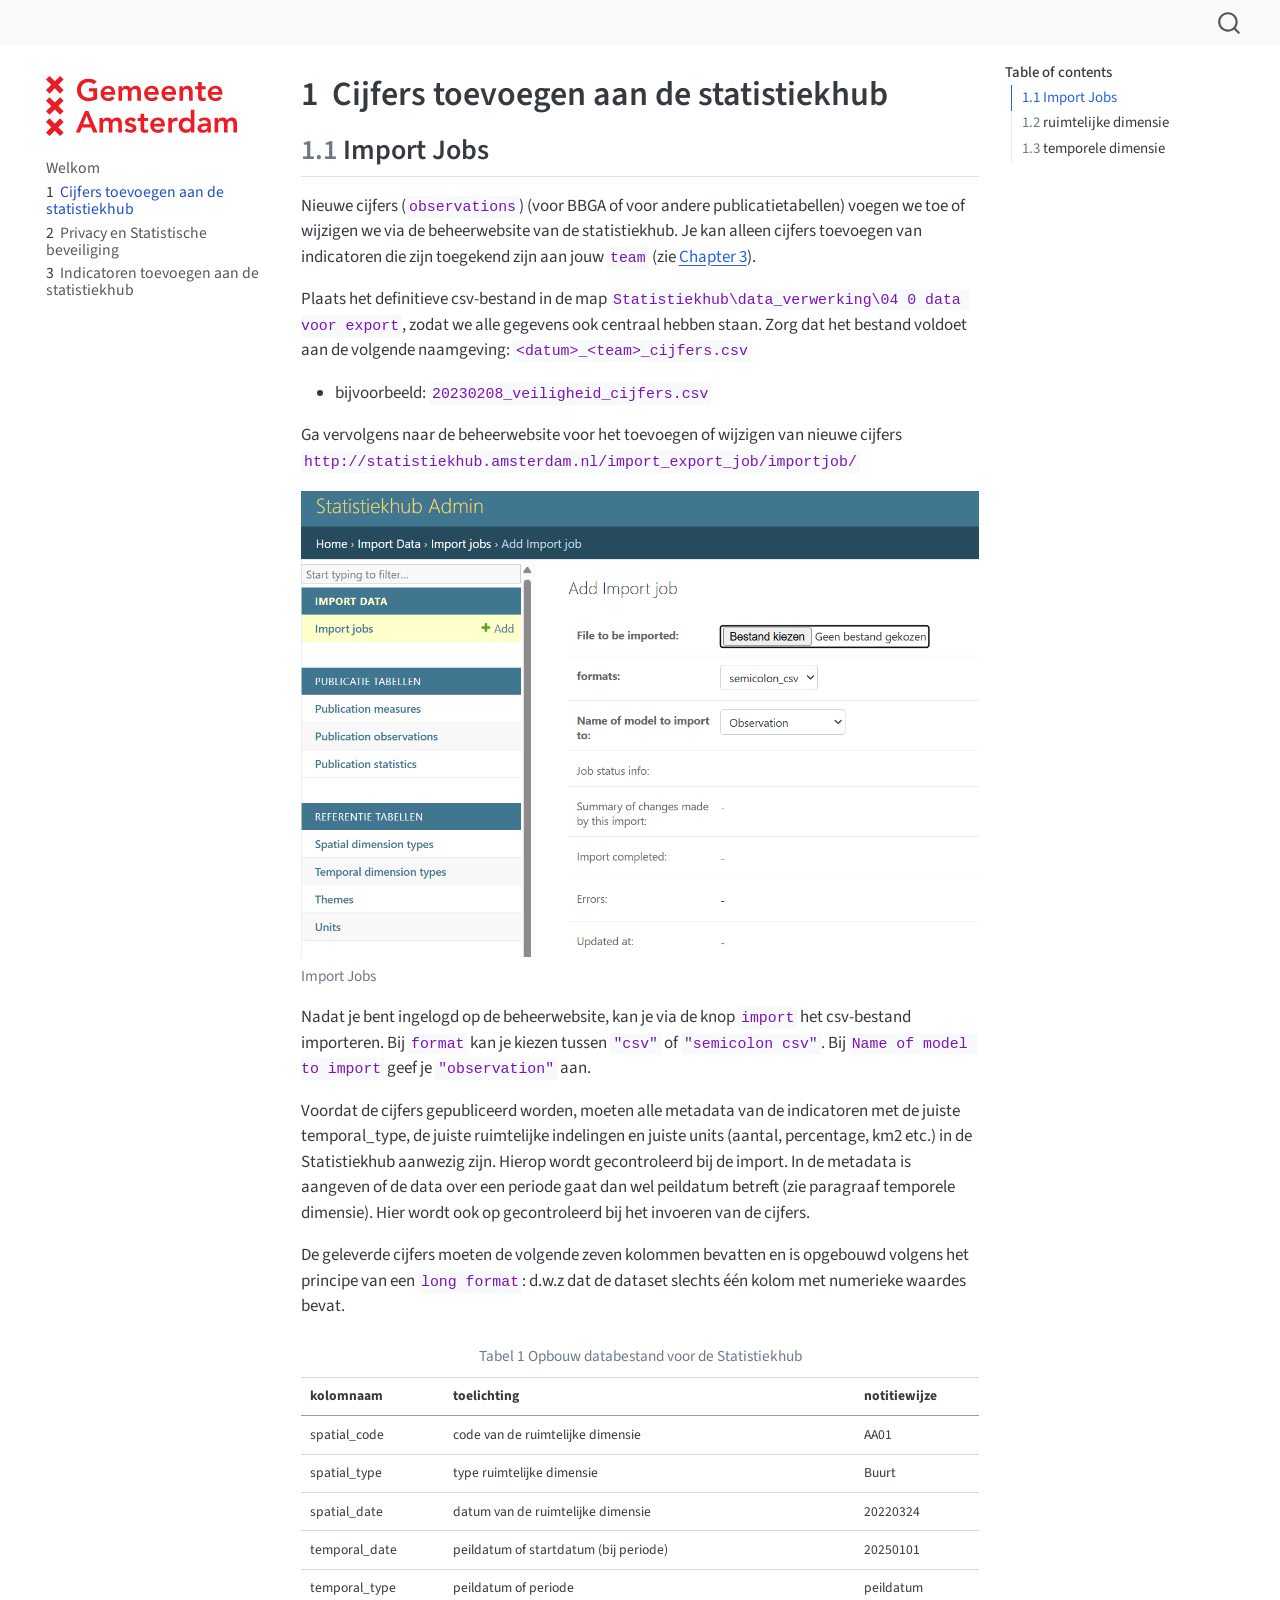
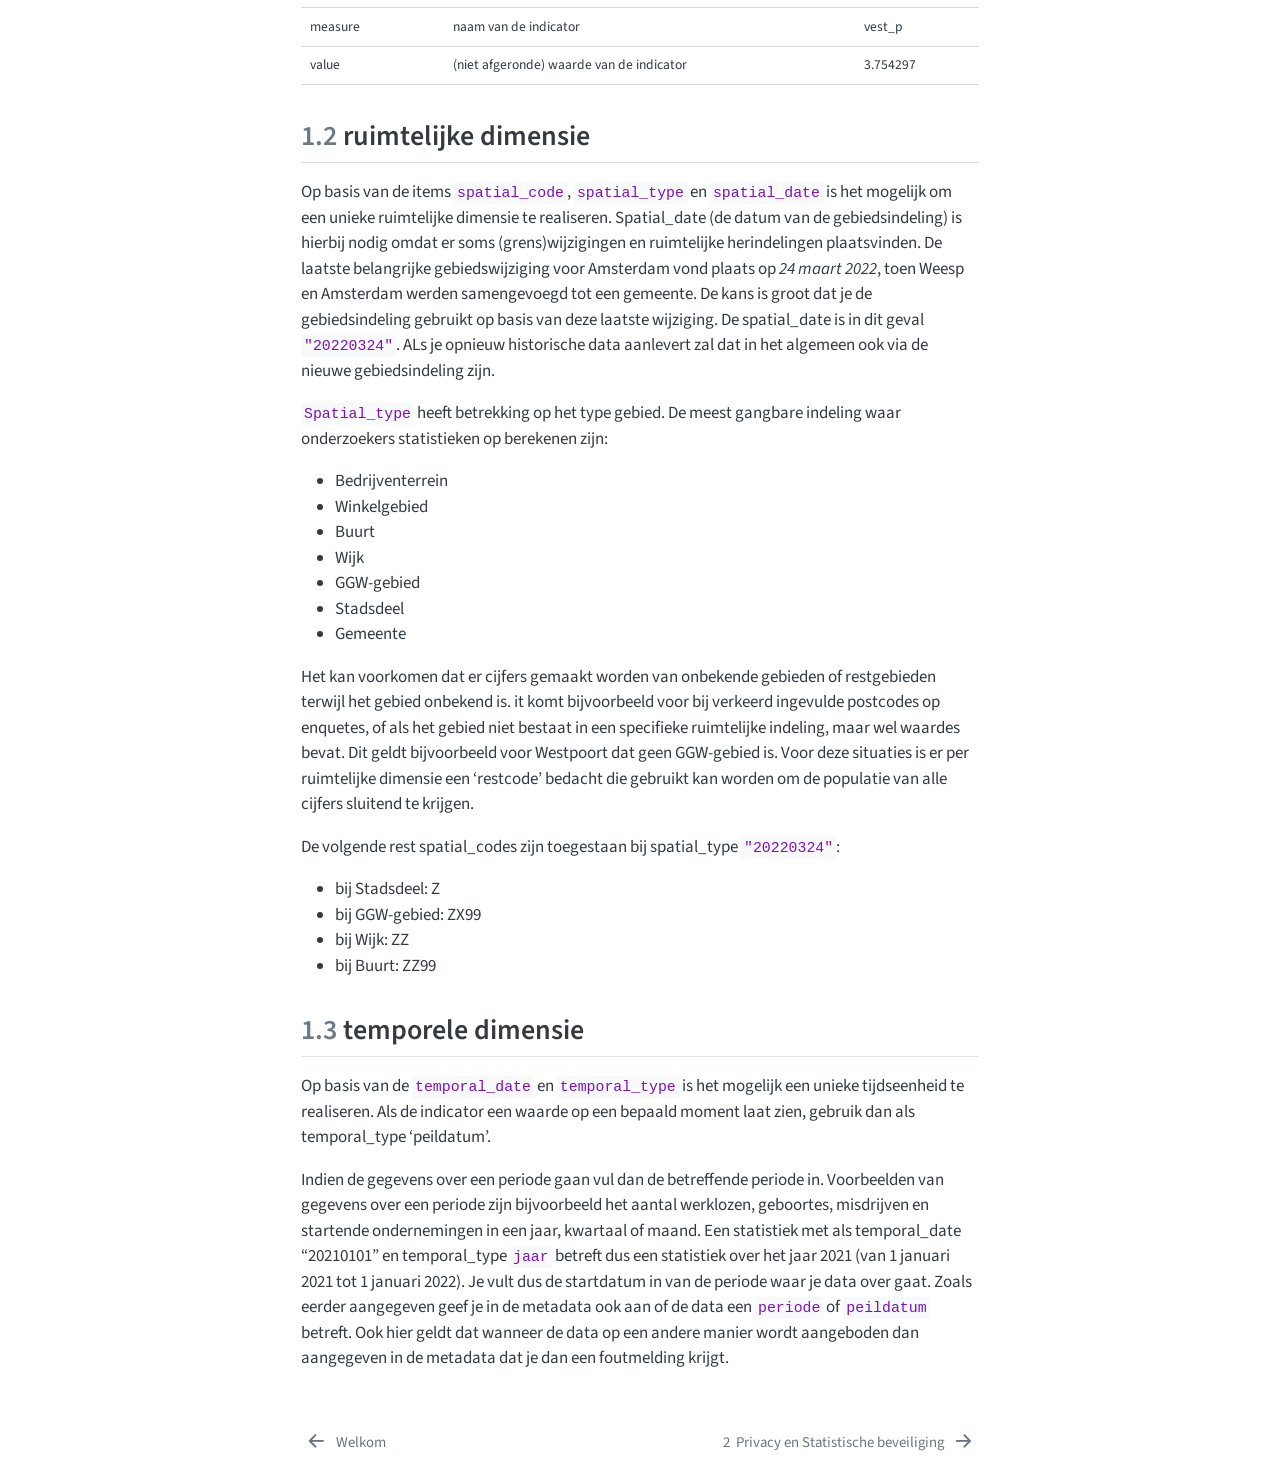
==== _book/cijfers.html @ b96a72ad "andere naamgeving repo book" ====
<!DOCTYPE html>
<html xmlns="http://www.w3.org/1999/xhtml" lang="en" xml:lang="en" xmlns:mso="urn:schemas-microsoft-com:office:office" xmlns:msdt="uuid:C2F41010-65B3-11d1-A29F-00AA00C14882"><head>

<meta charset="utf-8">
<meta name="generator" content="quarto-1.6.40">

<meta name="viewport" content="width=device-width, initial-scale=1.0, user-scalable=yes">


<title>1&nbsp; Cijfers toevoegen aan de statistiekhub – Handleiding Statistiekhub</title>
<style>
code{white-space: pre-wrap;}
span.smallcaps{font-variant: small-caps;}
div.columns{display: flex; gap: min(4vw, 1.5em);}
div.column{flex: auto; overflow-x: auto;}
div.hanging-indent{margin-left: 1.5em; text-indent: -1.5em;}
ul.task-list{list-style: none;}
ul.task-list li input[type="checkbox"] {
  width: 0.8em;
  margin: 0 0.8em 0.2em -1em; /* quarto-specific, see https://github.com/quarto-dev/quarto-cli/issues/4556 */ 
  vertical-align: middle;
}
</style>


<script src="site_libs/quarto-nav/quarto-nav.js"></script>
<script src="site_libs/quarto-nav/headroom.min.js"></script>
<script src="site_libs/clipboard/clipboard.min.js"></script>
<script src="site_libs/quarto-search/autocomplete.umd.js"></script>
<script src="site_libs/quarto-search/fuse.min.js"></script>
<script src="site_libs/quarto-search/quarto-search.js"></script>
<meta name="quarto:offset" content="./">
<link href="privacy.html" rel="next">
<link href="index.html" rel="prev">
<link href="images/basis_variant_4_rgb.png" rel="icon" type="image/png">
<script src="site_libs/quarto-html/quarto.js"></script>
<script src="site_libs/quarto-html/popper.min.js"></script>
<script src="site_libs/quarto-html/tippy.umd.min.js"></script>
<script src="site_libs/quarto-html/anchor.min.js"></script>
<link href="site_libs/quarto-html/tippy.css" rel="stylesheet">
<link href="site_libs/quarto-html/quarto-syntax-highlighting-549806ee2085284f45b00abea8c6df48.css" rel="stylesheet" id="quarto-text-highlighting-styles">
<script src="site_libs/bootstrap/bootstrap.min.js"></script>
<link href="site_libs/bootstrap/bootstrap-icons.css" rel="stylesheet">
<link href="site_libs/bootstrap/bootstrap-8da5b4427184b79ecddefad3d342027e.min.css" rel="stylesheet" append-hash="true" id="quarto-bootstrap" data-mode="light">
<script id="quarto-search-options" type="application/json">{
  "location": "navbar",
  "copy-button": false,
  "collapse-after": 3,
  "panel-placement": "end",
  "type": "overlay",
  "limit": 50,
  "keyboard-shortcut": [
    "f",
    "/",
    "s"
  ],
  "show-item-context": false,
  "language": {
    "search-no-results-text": "No results",
    "search-matching-documents-text": "matching documents",
    "search-copy-link-title": "Copy link to search",
    "search-hide-matches-text": "Hide additional matches",
    "search-more-match-text": "more match in this document",
    "search-more-matches-text": "more matches in this document",
    "search-clear-button-title": "Clear",
    "search-text-placeholder": "",
    "search-detached-cancel-button-title": "Cancel",
    "search-submit-button-title": "Submit",
    "search-label": "Search"
  }
}</script>



<!--[if gte mso 9]><xml>
<mso:CustomDocumentProperties>
<mso:_dlc_DocId msdt:dt="string">U2C65YR22MK2-1659662025-220460</mso:_dlc_DocId>
<mso:_dlc_DocIdItemGuid msdt:dt="string">51b422d9-b7ce-4988-8a48-d4cacd050e79</mso:_dlc_DocIdItemGuid>
<mso:_dlc_DocIdUrl msdt:dt="string">https://hoofdstad.sharepoint.com/sites/SW-DII-DATA-DAFDOES/_layouts/15/DocIdRedir.aspx?ID=U2C65YR22MK2-1659662025-220460, U2C65YR22MK2-1659662025-220460</mso:_dlc_DocIdUrl>
</mso:CustomDocumentProperties>
</xml><![endif]-->
</head>

<body class="nav-sidebar floating nav-fixed">

<div id="quarto-search-results"></div>
  <header id="quarto-header" class="headroom fixed-top">
    <nav class="navbar navbar-expand-lg " data-bs-theme="dark">
      <div class="navbar-container container-fluid">
        <div class="quarto-navbar-tools tools-end">
</div>
          <div id="quarto-search" class="" title="Search"></div>
      </div> <!-- /container-fluid -->
    </nav>
  <nav class="quarto-secondary-nav">
    <div class="container-fluid d-flex">
      <button type="button" class="quarto-btn-toggle btn" data-bs-toggle="collapse" role="button" data-bs-target=".quarto-sidebar-collapse-item" aria-controls="quarto-sidebar" aria-expanded="false" aria-label="Toggle sidebar navigation" onclick="if (window.quartoToggleHeadroom) { window.quartoToggleHeadroom(); }">
        <i class="bi bi-layout-text-sidebar-reverse"></i>
      </button>
        <nav class="quarto-page-breadcrumbs" aria-label="breadcrumb"><ol class="breadcrumb"><li class="breadcrumb-item"><a href="cijfers.html"><span class="chapter-number">1</span>&nbsp; <span class="chapter-title">Cijfers toevoegen aan de statistiekhub</span></a></li></ol></nav>
        <a class="flex-grow-1" role="navigation" data-bs-toggle="collapse" data-bs-target=".quarto-sidebar-collapse-item" aria-controls="quarto-sidebar" aria-expanded="false" aria-label="Toggle sidebar navigation" onclick="if (window.quartoToggleHeadroom) { window.quartoToggleHeadroom(); }">      
        </a>
    </div>
  </nav>
</header>
<!-- content -->
<div id="quarto-content" class="quarto-container page-columns page-rows-contents page-layout-article page-navbar">
<!-- sidebar -->
  <nav id="quarto-sidebar" class="sidebar collapse collapse-horizontal quarto-sidebar-collapse-item sidebar-navigation floating overflow-auto">
    <div class="pt-lg-2 mt-2 text-left sidebar-header sidebar-header-stacked">
      <a href="index.html" class="sidebar-logo-link">
      <img src="images/logo-gemeente-amsterdam-large.svg" alt="" class="sidebar-logo py-0 d-lg-inline d-none">
      </a>
      </div>
    <div class="sidebar-menu-container"> 
    <ul class="list-unstyled mt-1">
        <li class="sidebar-item">
  <div class="sidebar-item-container"> 
  <a href="index.html" class="sidebar-item-text sidebar-link">
 <span class="menu-text">Welkom</span></a>
  </div>
</li>
        <li class="sidebar-item">
  <div class="sidebar-item-container"> 
  <a href="cijfers.html" class="sidebar-item-text sidebar-link active">
 <span class="menu-text"><span class="chapter-number">1</span>&nbsp; <span class="chapter-title">Cijfers toevoegen aan de statistiekhub</span></span></a>
  </div>
</li>
        <li class="sidebar-item">
  <div class="sidebar-item-container"> 
  <a href="privacy.html" class="sidebar-item-text sidebar-link">
 <span class="menu-text"><span class="chapter-number">2</span>&nbsp; <span class="chapter-title">Privacy en Statistische beveiliging</span></span></a>
  </div>
</li>
        <li class="sidebar-item">
  <div class="sidebar-item-container"> 
  <a href="indicatoren.html" class="sidebar-item-text sidebar-link">
 <span class="menu-text"><span class="chapter-number">3</span>&nbsp; <span class="chapter-title">Indicatoren toevoegen aan de statistiekhub</span></span></a>
  </div>
</li>
    </ul>
    </div>
</nav>
<div id="quarto-sidebar-glass" class="quarto-sidebar-collapse-item" data-bs-toggle="collapse" data-bs-target=".quarto-sidebar-collapse-item"></div>
<!-- margin-sidebar -->
    <div id="quarto-margin-sidebar" class="sidebar margin-sidebar">
        <nav id="TOC" role="doc-toc" class="toc-active">
    <h2 id="toc-title">Table of contents</h2>
   
  <ul>
  <li><a href="#import-jobs" id="toc-import-jobs" class="nav-link active" data-scroll-target="#import-jobs"><span class="header-section-number">1.1</span> Import Jobs</a></li>
  <li><a href="#ruimtelijke-dimensie" id="toc-ruimtelijke-dimensie" class="nav-link" data-scroll-target="#ruimtelijke-dimensie"><span class="header-section-number">1.2</span> ruimtelijke dimensie</a></li>
  <li><a href="#temporele-dimensie" id="toc-temporele-dimensie" class="nav-link" data-scroll-target="#temporele-dimensie"><span class="header-section-number">1.3</span> temporele dimensie</a></li>
  </ul>
</nav>
    </div>
<!-- main -->
<main class="content" id="quarto-document-content">

<header id="title-block-header" class="quarto-title-block default">
<div class="quarto-title">
<h1 class="title"><span id="sec-cijfers" class="quarto-section-identifier"><span class="chapter-number">1</span>&nbsp; <span class="chapter-title">Cijfers toevoegen aan de statistiekhub</span></span></h1>
</div>



<div class="quarto-title-meta">

    
  
    
  </div>
  


</header>


<section id="import-jobs" class="level2" data-number="1.1">
<h2 data-number="1.1" class="anchored" data-anchor-id="import-jobs"><span class="header-section-number">1.1</span> Import Jobs</h2>
<p>Nieuwe cijfers (<code>observations</code>) (voor BBGA of voor andere publicatietabellen) voegen we toe of wijzigen we via de beheerwebsite van de statistiekhub. Je kan alleen cijfers toevoegen van indicatoren die zijn toegekend zijn aan jouw <code>team</code> (zie <a href="indicatoren.html" class="quarto-xref"><span>Chapter 3</span></a>).</p>
<p>Plaats het definitieve csv-bestand in de map <code>Statistiekhub\data_verwerking\04 0 data voor export</code>, zodat we alle gegevens ook centraal hebben staan. Zorg dat het bestand voldoet aan de volgende naamgeving: <code>&lt;datum&gt;_&lt;team&gt;_cijfers.csv</code></p>
<ul>
<li>bijvoorbeeld: <code>20230208_veiligheid_cijfers.csv</code></li>
</ul>
<p>Ga vervolgens naar de beheerwebsite voor het toevoegen of wijzigen van nieuwe cijfers<br>
<code>http://statistiekhub.amsterdam.nl/import_export_job/importjob/</code></p>
<div class="quarto-figure quarto-figure-center">
<figure class="figure">
<p><img src="images/hub_import.png" class="img-fluid figure-img"></p>
<figcaption>Import Jobs</figcaption>
</figure>
</div>
<p>Nadat je bent ingelogd op de beheerwebsite, kan je via de knop <code>import</code> het csv-bestand importeren. Bij <code>format</code> kan je kiezen tussen <code>"csv"</code> of <code>"semicolon csv"</code>. Bij <code>Name of model to import</code> geef je <code>"observation"</code> aan.</p>
<p>Voordat de cijfers gepubliceerd worden, moeten alle metadata van de indicatoren met de juiste temporal_type, de juiste ruimtelijke indelingen en juiste units (aantal, percentage, km2 etc.) in de Statistiekhub aanwezig zijn. Hierop wordt gecontroleerd bij de import. In de metadata is aangeven of de data over een periode gaat dan wel peildatum betreft (zie paragraaf temporele dimensie). Hier wordt ook op gecontroleerd bij het invoeren van de cijfers.</p>
<p>De geleverde cijfers moeten de volgende zeven kolommen bevatten en is opgebouwd volgens het principe van een <code>long format</code>: d.w.z dat de dataset slechts één kolom met numerieke waardes bevat.</p>
<div style="font-size: 0.8em;">
<table class="caption-top table">
<caption>Tabel 1 Opbouw databestand voor de Statistiekhub</caption>
<colgroup>
<col style="width: 21%">
<col style="width: 60%">
<col style="width: 18%">
</colgroup>
<thead>
<tr class="header">
<th>kolomnaam</th>
<th>toelichting</th>
<th>notitiewijze</th>
</tr>
</thead>
<tbody>
<tr class="odd">
<td>spatial_code</td>
<td>code van de ruimtelijke dimensie</td>
<td>AA01</td>
</tr>
<tr class="even">
<td>spatial_type</td>
<td>type ruimtelijke dimensie</td>
<td>Buurt</td>
</tr>
<tr class="odd">
<td>spatial_date</td>
<td>datum van de ruimtelijke dimensie</td>
<td>20220324</td>
</tr>
<tr class="even">
<td>temporal_date</td>
<td>peildatum of startdatum (bij periode)</td>
<td>20250101</td>
</tr>
<tr class="odd">
<td>temporal_type</td>
<td>peildatum of periode</td>
<td>peildatum</td>
</tr>
<tr class="even">
<td>measure</td>
<td>naam van de indicator</td>
<td>vest_p</td>
</tr>
<tr class="odd">
<td>value</td>
<td>(niet afgeronde) waarde van de indicator</td>
<td>3.754297</td>
</tr>
</tbody>
</table>
</div>
</section>
<section id="ruimtelijke-dimensie" class="level2" data-number="1.2">
<h2 data-number="1.2" class="anchored" data-anchor-id="ruimtelijke-dimensie"><span class="header-section-number">1.2</span> ruimtelijke dimensie</h2>
<p>Op basis van de items <code>spatial_code</code>, <code>spatial_type</code> en <code>spatial_date</code> is het mogelijk om een unieke ruimtelijke dimensie te realiseren. Spatial_date (de datum van de gebiedsindeling) is hierbij nodig omdat er soms (grens)wijzigingen en ruimtelijke herindelingen plaatsvinden. De laatste belangrijke gebiedswijziging voor Amsterdam vond plaats op <em>24 maart 2022</em>, toen Weesp en Amsterdam werden samengevoegd tot een gemeente. De kans is groot dat je de gebiedsindeling gebruikt op basis van deze laatste wijziging. De spatial_date is in dit geval <code>"20220324"</code>. ALs je opnieuw historische data aanlevert zal dat in het algemeen ook via de nieuwe gebiedsindeling zijn.</p>
<p><code>Spatial_type</code> heeft betrekking op het type gebied. De meest gangbare indeling waar onderzoekers statistieken op berekenen zijn:</p>
<ul>
<li>Bedrijventerrein<br>
</li>
<li>Winkelgebied<br>
</li>
<li>Buurt<br>
</li>
<li>Wijk<br>
</li>
<li>GGW-gebied<br>
</li>
<li>Stadsdeel<br>
</li>
<li>Gemeente</li>
</ul>
<p>Het kan voorkomen dat er cijfers gemaakt worden van onbekende gebieden of restgebieden terwijl het gebied onbekend is. it komt bijvoorbeeld voor bij verkeerd ingevulde postcodes op enquetes, of als het gebied niet bestaat in een specifieke ruimtelijke indeling, maar wel waardes bevat. Dit geldt bijvoorbeeld voor Westpoort dat geen GGW-gebied is. Voor deze situaties is er per ruimtelijke dimensie een ‘restcode’ bedacht die gebruikt kan worden om de populatie van alle cijfers sluitend te krijgen.</p>
<p>De volgende rest spatial_codes zijn toegestaan bij spatial_type <code>"20220324"</code>:</p>
<ul>
<li>bij Stadsdeel: Z<br>
</li>
<li>bij GGW-gebied: ZX99<br>
</li>
<li>bij Wijk: ZZ<br>
</li>
<li>bij Buurt: ZZ99</li>
</ul>
</section>
<section id="temporele-dimensie" class="level2" data-number="1.3">
<h2 data-number="1.3" class="anchored" data-anchor-id="temporele-dimensie"><span class="header-section-number">1.3</span> temporele dimensie</h2>
<p>Op basis van de <code>temporal_date</code> en <code>temporal_type</code> is het mogelijk een unieke tijdseenheid te realiseren. Als de indicator een waarde op een bepaald moment laat zien, gebruik dan als temporal_type ‘peildatum’.</p>
<p>Indien de gegevens over een periode gaan vul dan de betreffende periode in. Voorbeelden van gegevens over een periode zijn bijvoorbeeld het aantal werklozen, geboortes, misdrijven en startende ondernemingen in een jaar, kwartaal of maand. Een statistiek met als temporal_date “20210101” en temporal_type <code>jaar</code> betreft dus een statistiek over het jaar 2021 (van 1 januari 2021 tot 1 januari 2022). Je vult dus de startdatum in van de periode waar je data over gaat. Zoals eerder aangegeven geef je in de metadata ook aan of de data een <code>periode</code> of <code>peildatum</code> betreft. Ook hier geldt dat wanneer de data op een andere manier wordt aangeboden dan aangegeven in de metadata dat je dan een foutmelding krijgt.</p>


</section>

</main> <!-- /main -->
<script id="quarto-html-after-body" type="application/javascript">
window.document.addEventListener("DOMContentLoaded", function (event) {
  const toggleBodyColorMode = (bsSheetEl) => {
    const mode = bsSheetEl.getAttribute("data-mode");
    const bodyEl = window.document.querySelector("body");
    if (mode === "dark") {
      bodyEl.classList.add("quarto-dark");
      bodyEl.classList.remove("quarto-light");
    } else {
      bodyEl.classList.add("quarto-light");
      bodyEl.classList.remove("quarto-dark");
    }
  }
  const toggleBodyColorPrimary = () => {
    const bsSheetEl = window.document.querySelector("link#quarto-bootstrap");
    if (bsSheetEl) {
      toggleBodyColorMode(bsSheetEl);
    }
  }
  toggleBodyColorPrimary();  
  const icon = "";
  const anchorJS = new window.AnchorJS();
  anchorJS.options = {
    placement: 'right',
    icon: icon
  };
  anchorJS.add('.anchored');
  const isCodeAnnotation = (el) => {
    for (const clz of el.classList) {
      if (clz.startsWith('code-annotation-')) {                     
        return true;
      }
    }
    return false;
  }
  const onCopySuccess = function(e) {
    // button target
    const button = e.trigger;
    // don't keep focus
    button.blur();
    // flash "checked"
    button.classList.add('code-copy-button-checked');
    var currentTitle = button.getAttribute("title");
    button.setAttribute("title", "Copied!");
    let tooltip;
    if (window.bootstrap) {
      button.setAttribute("data-bs-toggle", "tooltip");
      button.setAttribute("data-bs-placement", "left");
      button.setAttribute("data-bs-title", "Copied!");
      tooltip = new bootstrap.Tooltip(button, 
        { trigger: "manual", 
          customClass: "code-copy-button-tooltip",
          offset: [0, -8]});
      tooltip.show();    
    }
    setTimeout(function() {
      if (tooltip) {
        tooltip.hide();
        button.removeAttribute("data-bs-title");
        button.removeAttribute("data-bs-toggle");
        button.removeAttribute("data-bs-placement");
      }
      button.setAttribute("title", currentTitle);
      button.classList.remove('code-copy-button-checked');
    }, 1000);
    // clear code selection
    e.clearSelection();
  }
  const getTextToCopy = function(trigger) {
      const codeEl = trigger.previousElementSibling.cloneNode(true);
      for (const childEl of codeEl.children) {
        if (isCodeAnnotation(childEl)) {
          childEl.remove();
        }
      }
      return codeEl.innerText;
  }
  const clipboard = new window.ClipboardJS('.code-copy-button:not([data-in-quarto-modal])', {
    text: getTextToCopy
  });
  clipboard.on('success', onCopySuccess);
  if (window.document.getElementById('quarto-embedded-source-code-modal')) {
    const clipboardModal = new window.ClipboardJS('.code-copy-button[data-in-quarto-modal]', {
      text: getTextToCopy,
      container: window.document.getElementById('quarto-embedded-source-code-modal')
    });
    clipboardModal.on('success', onCopySuccess);
  }
    var localhostRegex = new RegExp(/^(?:http|https):\/\/localhost\:?[0-9]*\//);
    var mailtoRegex = new RegExp(/^mailto:/);
      var filterRegex = new RegExp("https:\/\/statistiekhub\.amsterdam\.nl\/");
    var isInternal = (href) => {
        return filterRegex.test(href) || localhostRegex.test(href) || mailtoRegex.test(href);
    }
    // Inspect non-navigation links and adorn them if external
 	var links = window.document.querySelectorAll('a[href]:not(.nav-link):not(.navbar-brand):not(.toc-action):not(.sidebar-link):not(.sidebar-item-toggle):not(.pagination-link):not(.no-external):not([aria-hidden]):not(.dropdown-item):not(.quarto-navigation-tool):not(.about-link)');
    for (var i=0; i<links.length; i++) {
      const link = links[i];
      if (!isInternal(link.href)) {
        // undo the damage that might have been done by quarto-nav.js in the case of
        // links that we want to consider external
        if (link.dataset.originalHref !== undefined) {
          link.href = link.dataset.originalHref;
        }
      }
    }
  function tippyHover(el, contentFn, onTriggerFn, onUntriggerFn) {
    const config = {
      allowHTML: true,
      maxWidth: 500,
      delay: 100,
      arrow: false,
      appendTo: function(el) {
          return el.parentElement;
      },
      interactive: true,
      interactiveBorder: 10,
      theme: 'quarto',
      placement: 'bottom-start',
    };
    if (contentFn) {
      config.content = contentFn;
    }
    if (onTriggerFn) {
      config.onTrigger = onTriggerFn;
    }
    if (onUntriggerFn) {
      config.onUntrigger = onUntriggerFn;
    }
    window.tippy(el, config); 
  }
  const noterefs = window.document.querySelectorAll('a[role="doc-noteref"]');
  for (var i=0; i<noterefs.length; i++) {
    const ref = noterefs[i];
    tippyHover(ref, function() {
      // use id or data attribute instead here
      let href = ref.getAttribute('data-footnote-href') || ref.getAttribute('href');
      try { href = new URL(href).hash; } catch {}
      const id = href.replace(/^#\/?/, "");
      const note = window.document.getElementById(id);
      if (note) {
        return note.innerHTML;
      } else {
        return "";
      }
    });
  }
  const xrefs = window.document.querySelectorAll('a.quarto-xref');
  const processXRef = (id, note) => {
    // Strip column container classes
    const stripColumnClz = (el) => {
      el.classList.remove("page-full", "page-columns");
      if (el.children) {
        for (const child of el.children) {
          stripColumnClz(child);
        }
      }
    }
    stripColumnClz(note)
    if (id === null || id.startsWith('sec-')) {
      // Special case sections, only their first couple elements
      const container = document.createElement("div");
      if (note.children && note.children.length > 2) {
        container.appendChild(note.children[0].cloneNode(true));
        for (let i = 1; i < note.children.length; i++) {
          const child = note.children[i];
          if (child.tagName === "P" && child.innerText === "") {
            continue;
          } else {
            container.appendChild(child.cloneNode(true));
            break;
          }
        }
        if (window.Quarto?.typesetMath) {
          window.Quarto.typesetMath(container);
        }
        return container.innerHTML
      } else {
        if (window.Quarto?.typesetMath) {
          window.Quarto.typesetMath(note);
        }
        return note.innerHTML;
      }
    } else {
      // Remove any anchor links if they are present
      const anchorLink = note.querySelector('a.anchorjs-link');
      if (anchorLink) {
        anchorLink.remove();
      }
      if (window.Quarto?.typesetMath) {
        window.Quarto.typesetMath(note);
      }
      if (note.classList.contains("callout")) {
        return note.outerHTML;
      } else {
        return note.innerHTML;
      }
    }
  }
  for (var i=0; i<xrefs.length; i++) {
    const xref = xrefs[i];
    tippyHover(xref, undefined, function(instance) {
      instance.disable();
      let url = xref.getAttribute('href');
      let hash = undefined; 
      if (url.startsWith('#')) {
        hash = url;
      } else {
        try { hash = new URL(url).hash; } catch {}
      }
      if (hash) {
        const id = hash.replace(/^#\/?/, "");
        const note = window.document.getElementById(id);
        if (note !== null) {
          try {
            const html = processXRef(id, note.cloneNode(true));
            instance.setContent(html);
          } finally {
            instance.enable();
            instance.show();
          }
        } else {
          // See if we can fetch this
          fetch(url.split('#')[0])
          .then(res => res.text())
          .then(html => {
            const parser = new DOMParser();
            const htmlDoc = parser.parseFromString(html, "text/html");
            const note = htmlDoc.getElementById(id);
            if (note !== null) {
              const html = processXRef(id, note);
              instance.setContent(html);
            } 
          }).finally(() => {
            instance.enable();
            instance.show();
          });
        }
      } else {
        // See if we can fetch a full url (with no hash to target)
        // This is a special case and we should probably do some content thinning / targeting
        fetch(url)
        .then(res => res.text())
        .then(html => {
          const parser = new DOMParser();
          const htmlDoc = parser.parseFromString(html, "text/html");
          const note = htmlDoc.querySelector('main.content');
          if (note !== null) {
            // This should only happen for chapter cross references
            // (since there is no id in the URL)
            // remove the first header
            if (note.children.length > 0 && note.children[0].tagName === "HEADER") {
              note.children[0].remove();
            }
            const html = processXRef(null, note);
            instance.setContent(html);
          } 
        }).finally(() => {
          instance.enable();
          instance.show();
        });
      }
    }, function(instance) {
    });
  }
      let selectedAnnoteEl;
      const selectorForAnnotation = ( cell, annotation) => {
        let cellAttr = 'data-code-cell="' + cell + '"';
        let lineAttr = 'data-code-annotation="' +  annotation + '"';
        const selector = 'span[' + cellAttr + '][' + lineAttr + ']';
        return selector;
      }
      const selectCodeLines = (annoteEl) => {
        const doc = window.document;
        const targetCell = annoteEl.getAttribute("data-target-cell");
        const targetAnnotation = annoteEl.getAttribute("data-target-annotation");
        const annoteSpan = window.document.querySelector(selectorForAnnotation(targetCell, targetAnnotation));
        const lines = annoteSpan.getAttribute("data-code-lines").split(",");
        const lineIds = lines.map((line) => {
          return targetCell + "-" + line;
        })
        let top = null;
        let height = null;
        let parent = null;
        if (lineIds.length > 0) {
            //compute the position of the single el (top and bottom and make a div)
            const el = window.document.getElementById(lineIds[0]);
            top = el.offsetTop;
            height = el.offsetHeight;
            parent = el.parentElement.parentElement;
          if (lineIds.length > 1) {
            const lastEl = window.document.getElementById(lineIds[lineIds.length - 1]);
            const bottom = lastEl.offsetTop + lastEl.offsetHeight;
            height = bottom - top;
          }
          if (top !== null && height !== null && parent !== null) {
            // cook up a div (if necessary) and position it 
            let div = window.document.getElementById("code-annotation-line-highlight");
            if (div === null) {
              div = window.document.createElement("div");
              div.setAttribute("id", "code-annotation-line-highlight");
              div.style.position = 'absolute';
              parent.appendChild(div);
            }
            div.style.top = top - 2 + "px";
            div.style.height = height + 4 + "px";
            div.style.left = 0;
            let gutterDiv = window.document.getElementById("code-annotation-line-highlight-gutter");
            if (gutterDiv === null) {
              gutterDiv = window.document.createElement("div");
              gutterDiv.setAttribute("id", "code-annotation-line-highlight-gutter");
              gutterDiv.style.position = 'absolute';
              const codeCell = window.document.getElementById(targetCell);
              const gutter = codeCell.querySelector('.code-annotation-gutter');
              gutter.appendChild(gutterDiv);
            }
            gutterDiv.style.top = top - 2 + "px";
            gutterDiv.style.height = height + 4 + "px";
          }
          selectedAnnoteEl = annoteEl;
        }
      };
      const unselectCodeLines = () => {
        const elementsIds = ["code-annotation-line-highlight", "code-annotation-line-highlight-gutter"];
        elementsIds.forEach((elId) => {
          const div = window.document.getElementById(elId);
          if (div) {
            div.remove();
          }
        });
        selectedAnnoteEl = undefined;
      };
        // Handle positioning of the toggle
    window.addEventListener(
      "resize",
      throttle(() => {
        elRect = undefined;
        if (selectedAnnoteEl) {
          selectCodeLines(selectedAnnoteEl);
        }
      }, 10)
    );
    function throttle(fn, ms) {
    let throttle = false;
    let timer;
      return (...args) => {
        if(!throttle) { // first call gets through
            fn.apply(this, args);
            throttle = true;
        } else { // all the others get throttled
            if(timer) clearTimeout(timer); // cancel #2
            timer = setTimeout(() => {
              fn.apply(this, args);
              timer = throttle = false;
            }, ms);
        }
      };
    }
      // Attach click handler to the DT
      const annoteDls = window.document.querySelectorAll('dt[data-target-cell]');
      for (const annoteDlNode of annoteDls) {
        annoteDlNode.addEventListener('click', (event) => {
          const clickedEl = event.target;
          if (clickedEl !== selectedAnnoteEl) {
            unselectCodeLines();
            const activeEl = window.document.querySelector('dt[data-target-cell].code-annotation-active');
            if (activeEl) {
              activeEl.classList.remove('code-annotation-active');
            }
            selectCodeLines(clickedEl);
            clickedEl.classList.add('code-annotation-active');
          } else {
            // Unselect the line
            unselectCodeLines();
            clickedEl.classList.remove('code-annotation-active');
          }
        });
      }
  const findCites = (el) => {
    const parentEl = el.parentElement;
    if (parentEl) {
      const cites = parentEl.dataset.cites;
      if (cites) {
        return {
          el,
          cites: cites.split(' ')
        };
      } else {
        return findCites(el.parentElement)
      }
    } else {
      return undefined;
    }
  };
  var bibliorefs = window.document.querySelectorAll('a[role="doc-biblioref"]');
  for (var i=0; i<bibliorefs.length; i++) {
    const ref = bibliorefs[i];
    const citeInfo = findCites(ref);
    if (citeInfo) {
      tippyHover(citeInfo.el, function() {
        var popup = window.document.createElement('div');
        citeInfo.cites.forEach(function(cite) {
          var citeDiv = window.document.createElement('div');
          citeDiv.classList.add('hanging-indent');
          citeDiv.classList.add('csl-entry');
          var biblioDiv = window.document.getElementById('ref-' + cite);
          if (biblioDiv) {
            citeDiv.innerHTML = biblioDiv.innerHTML;
          }
          popup.appendChild(citeDiv);
        });
        return popup.innerHTML;
      });
    }
  }
});
</script>
<nav class="page-navigation">
  <div class="nav-page nav-page-previous">
      <a href="index.html" class="pagination-link" aria-label="Welkom">
        <i class="bi bi-arrow-left-short"></i> <span class="nav-page-text">Welkom</span>
      </a>          
  </div>
  <div class="nav-page nav-page-next">
      <a href="privacy.html" class="pagination-link" aria-label="Privacy en Statistische beveiliging">
        <span class="nav-page-text"><span class="chapter-number">2</span>&nbsp; <span class="chapter-title">Privacy en Statistische beveiliging</span></span> <i class="bi bi-arrow-right-short"></i>
      </a>
  </div>
</nav>
</div> <!-- /content -->




</body></html>
---- _book/site_libs/quarto-html/tippy.css ----
.tippy-box[data-animation=fade][data-state=hidden]{opacity:0}[data-tippy-root]{max-width:calc(100vw - 10px)}.tippy-box{position:relative;background-color:#333;color:#fff;border-radius:4px;font-size:14px;line-height:1.4;white-space:normal;outline:0;transition-property:transform,visibility,opacity}.tippy-box[data-placement^=top]>.tippy-arrow{bottom:0}.tippy-box[data-placement^=top]>.tippy-arrow:before{bottom:-7px;left:0;border-width:8px 8px 0;border-top-color:initial;transform-origin:center top}.tippy-box[data-placement^=bottom]>.tippy-arrow{top:0}.tippy-box[data-placement^=bottom]>.tippy-arrow:before{top:-7px;left:0;border-width:0 8px 8px;border-bottom-color:initial;transform-origin:center bottom}.tippy-box[data-placement^=left]>.tippy-arrow{right:0}.tippy-box[data-placement^=left]>.tippy-arrow:before{border-width:8px 0 8px 8px;border-left-color:initial;right:-7px;transform-origin:center left}.tippy-box[data-placement^=right]>.tippy-arrow{left:0}.tippy-box[data-placement^=right]>.tippy-arrow:before{left:-7px;border-width:8px 8px 8px 0;border-right-color:initial;transform-origin:center right}.tippy-box[data-inertia][data-state=visible]{transition-timing-function:cubic-bezier(.54,1.5,.38,1.11)}.tippy-arrow{width:16px;height:16px;color:#333}.tippy-arrow:before{content:"";position:absolute;border-color:transparent;border-style:solid}.tippy-content{position:relative;padding:5px 9px;z-index:1}
---- _book/site_libs/quarto-html/quarto-syntax-highlighting-549806ee2085284f45b00abea8c6df48.css ----
/* quarto syntax highlight colors */
:root {
  --quarto-hl-ot-color: #003B4F;
  --quarto-hl-at-color: #657422;
  --quarto-hl-ss-color: #20794D;
  --quarto-hl-an-color: #5E5E5E;
  --quarto-hl-fu-color: #4758AB;
  --quarto-hl-st-color: #20794D;
  --quarto-hl-cf-color: #003B4F;
  --quarto-hl-op-color: #5E5E5E;
  --quarto-hl-er-color: #AD0000;
  --quarto-hl-bn-color: #AD0000;
  --quarto-hl-al-color: #AD0000;
  --quarto-hl-va-color: #111111;
  --quarto-hl-bu-color: inherit;
  --quarto-hl-ex-color: inherit;
  --quarto-hl-pp-color: #AD0000;
  --quarto-hl-in-color: #5E5E5E;
  --quarto-hl-vs-color: #20794D;
  --quarto-hl-wa-color: #5E5E5E;
  --quarto-hl-do-color: #5E5E5E;
  --quarto-hl-im-color: #00769E;
  --quarto-hl-ch-color: #20794D;
  --quarto-hl-dt-color: #AD0000;
  --quarto-hl-fl-color: #AD0000;
  --quarto-hl-co-color: #5E5E5E;
  --quarto-hl-cv-color: #5E5E5E;
  --quarto-hl-cn-color: #8f5902;
  --quarto-hl-sc-color: #5E5E5E;
  --quarto-hl-dv-color: #AD0000;
  --quarto-hl-kw-color: #003B4F;
}

/* other quarto variables */
:root {
  --quarto-font-monospace: SFMono-Regular, Menlo, Monaco, Consolas, "Liberation Mono", "Courier New", monospace;
}

pre > code.sourceCode > span {
  color: #003B4F;
}

code span {
  color: #003B4F;
}

code.sourceCode > span {
  color: #003B4F;
}

div.sourceCode,
div.sourceCode pre.sourceCode {
  color: #003B4F;
}

code span.ot {
  color: #003B4F;
  font-style: inherit;
}

code span.at {
  color: #657422;
  font-style: inherit;
}

code span.ss {
  color: #20794D;
  font-style: inherit;
}

code span.an {
  color: #5E5E5E;
  font-style: inherit;
}

code span.fu {
  color: #4758AB;
  font-style: inherit;
}

code span.st {
  color: #20794D;
  font-style: inherit;
}

code span.cf {
  color: #003B4F;
  font-weight: bold;
  font-style: inherit;
}

code span.op {
  color: #5E5E5E;
  font-style: inherit;
}

code span.er {
  color: #AD0000;
  font-style: inherit;
}

code span.bn {
  color: #AD0000;
  font-style: inherit;
}

code span.al {
  color: #AD0000;
  font-style: inherit;
}

code span.va {
  color: #111111;
  font-style: inherit;
}

code span.bu {
  font-style: inherit;
}

code span.ex {
  font-style: inherit;
}

code span.pp {
  color: #AD0000;
  font-style: inherit;
}

code span.in {
  color: #5E5E5E;
  font-style: inherit;
}

code span.vs {
  color: #20794D;
  font-style: inherit;
}

code span.wa {
  color: #5E5E5E;
  font-style: italic;
}

code span.do {
  color: #5E5E5E;
  font-style: italic;
}

code span.im {
  color: #00769E;
  font-style: inherit;
}

code span.ch {
  color: #20794D;
  font-style: inherit;
}

code span.dt {
  color: #AD0000;
  font-style: inherit;
}

code span.fl {
  color: #AD0000;
  font-style: inherit;
}

code span.co {
  color: #5E5E5E;
  font-style: inherit;
}

code span.cv {
  color: #5E5E5E;
  font-style: italic;
}

code span.cn {
  color: #8f5902;
  font-style: inherit;
}

code span.sc {
  color: #5E5E5E;
  font-style: inherit;
}

code span.dv {
  color: #AD0000;
  font-style: inherit;
}

code span.kw {
  color: #003B4F;
  font-weight: bold;
  font-style: inherit;
}

.prevent-inlining {
  content: "</";
}

/*# sourceMappingURL=ae99138f4fbc2fb4c9f5e5cd69c22459.css.map */
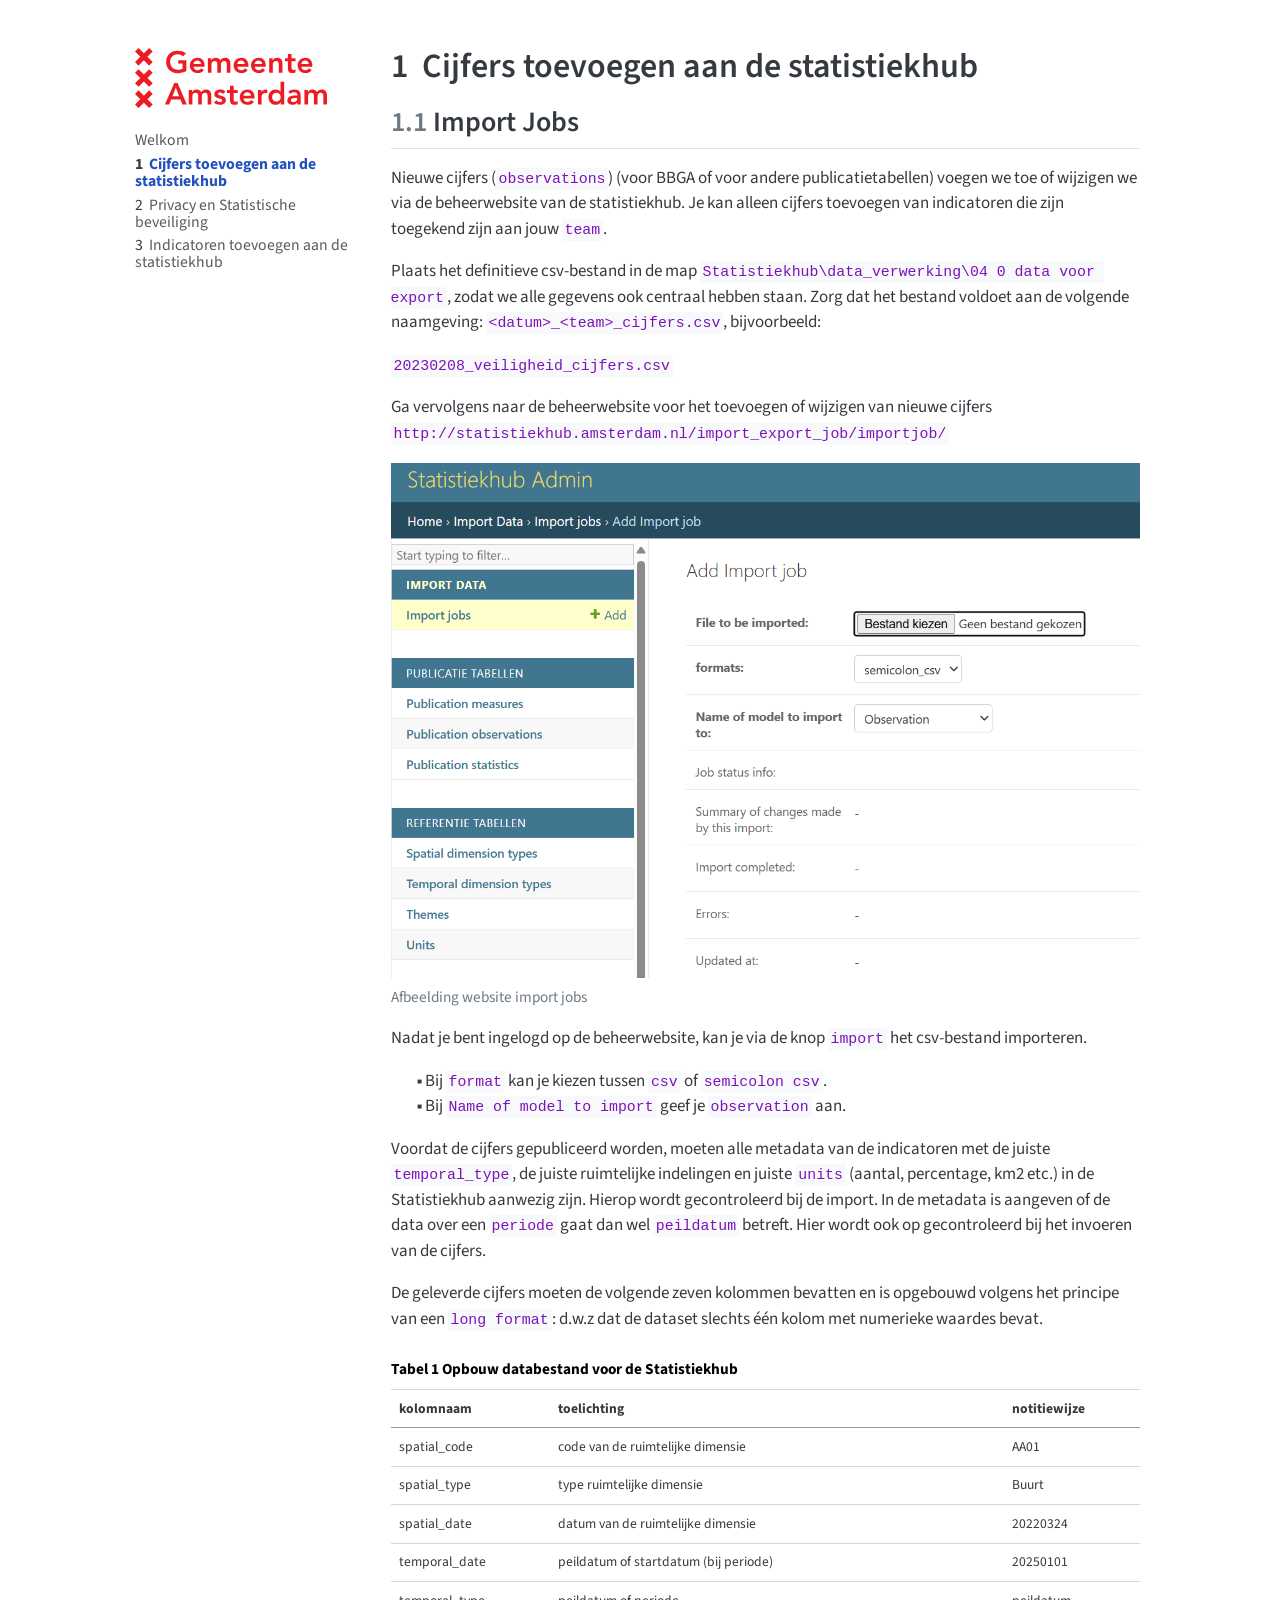
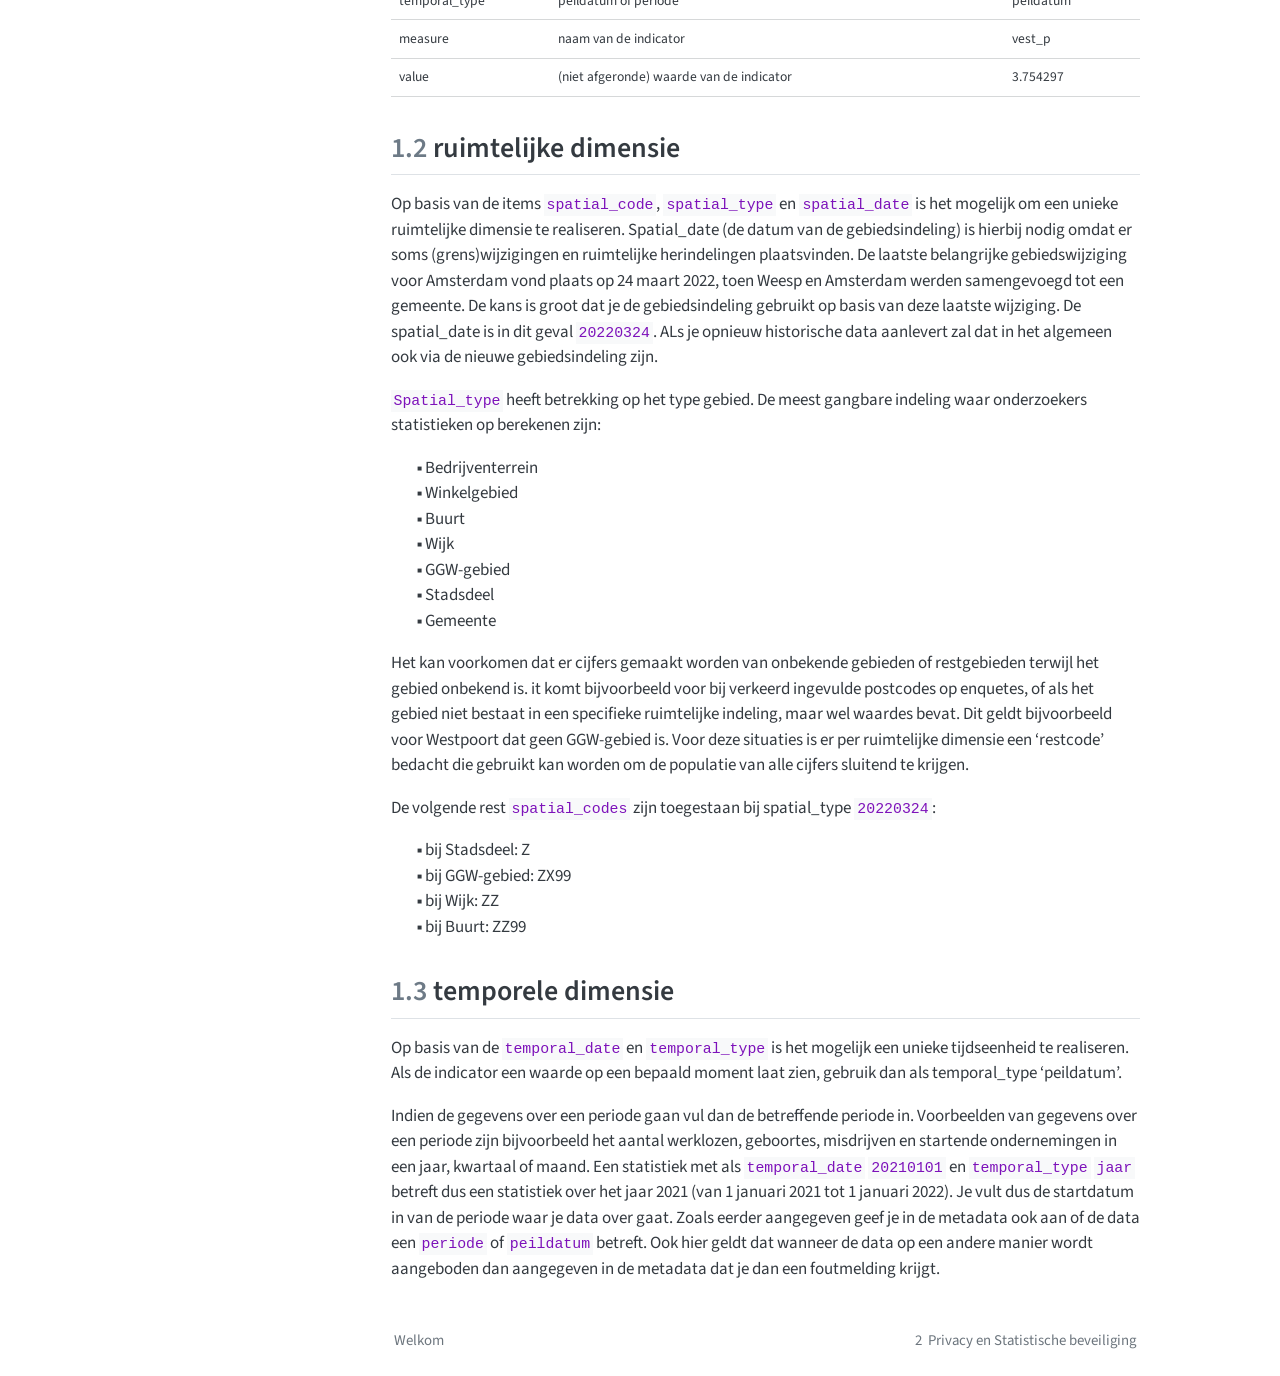
==== commit f2f20c33: "update scss styling" ====
--- a/_book/cijfers.html
+++ b/_book/cijfers.html
@@ -1,5 +1,5 @@
 <!DOCTYPE html>
-<html xmlns="http://www.w3.org/1999/xhtml" lang="en" xml:lang="en" xmlns:mso="urn:schemas-microsoft-com:office:office" xmlns:msdt="uuid:C2F41010-65B3-11d1-A29F-00AA00C14882"><head>
+<html xmlns="http://www.w3.org/1999/xhtml" lang="en" xml:lang="en"><head>
 
 <meta charset="utf-8">
 <meta name="generator" content="quarto-1.6.40">
@@ -30,9 +30,9 @@
 <script src="site_libs/quarto-search/fuse.min.js"></script>
 <script src="site_libs/quarto-search/quarto-search.js"></script>
 <meta name="quarto:offset" content="./">
-<link href="privacy.html" rel="next">
-<link href="index.html" rel="prev">
-<link href="images/basis_variant_4_rgb.png" rel="icon" type="image/png">
+<link href="./privacy.html" rel="next">
+<link href="./index.html" rel="prev">
+<link href="./images/basis_variant_4_rgb.png" rel="icon" type="image/png">
 <script src="site_libs/quarto-html/quarto.js"></script>
 <script src="site_libs/quarto-html/popper.min.js"></script>
 <script src="site_libs/quarto-html/tippy.umd.min.js"></script>
@@ -41,7 +41,7 @@
 <link href="site_libs/quarto-html/quarto-syntax-highlighting-549806ee2085284f45b00abea8c6df48.css" rel="stylesheet" id="quarto-text-highlighting-styles">
 <script src="site_libs/bootstrap/bootstrap.min.js"></script>
 <link href="site_libs/bootstrap/bootstrap-icons.css" rel="stylesheet">
-<link href="site_libs/bootstrap/bootstrap-8da5b4427184b79ecddefad3d342027e.min.css" rel="stylesheet" append-hash="true" id="quarto-bootstrap" data-mode="light">
+<link href="site_libs/bootstrap/bootstrap-ef96103924ad9a0afc9f0762eef567ba.min.css" rel="stylesheet" append-hash="true" id="quarto-bootstrap" data-mode="light">
 <script id="quarto-search-options" type="application/json">{
   "location": "navbar",
   "copy-button": false,
@@ -71,17 +71,9 @@
 }</script>
 
 
-
-<!--[if gte mso 9]><xml>
-<mso:CustomDocumentProperties>
-<mso:_dlc_DocId msdt:dt="string">U2C65YR22MK2-1659662025-220460</mso:_dlc_DocId>
-<mso:_dlc_DocIdItemGuid msdt:dt="string">51b422d9-b7ce-4988-8a48-d4cacd050e79</mso:_dlc_DocIdItemGuid>
-<mso:_dlc_DocIdUrl msdt:dt="string">https://hoofdstad.sharepoint.com/sites/SW-DII-DATA-DAFDOES/_layouts/15/DocIdRedir.aspx?ID=U2C65YR22MK2-1659662025-220460, U2C65YR22MK2-1659662025-220460</mso:_dlc_DocIdUrl>
-</mso:CustomDocumentProperties>
-</xml><![endif]-->
 </head>
 
-<body class="nav-sidebar floating nav-fixed">
+<body class="nav-sidebar floating nav-fixed fullcontent">
 
 <div id="quarto-search-results"></div>
   <header id="quarto-header" class="headroom fixed-top">
@@ -89,7 +81,6 @@
       <div class="navbar-container container-fluid">
         <div class="quarto-navbar-tools tools-end">
 </div>
-          <div id="quarto-search" class="" title="Search"></div>
       </div> <!-- /container-fluid -->
     </nav>
   <nav class="quarto-secondary-nav">
@@ -97,7 +88,7 @@
       <button type="button" class="quarto-btn-toggle btn" data-bs-toggle="collapse" role="button" data-bs-target=".quarto-sidebar-collapse-item" aria-controls="quarto-sidebar" aria-expanded="false" aria-label="Toggle sidebar navigation" onclick="if (window.quartoToggleHeadroom) { window.quartoToggleHeadroom(); }">
         <i class="bi bi-layout-text-sidebar-reverse"></i>
       </button>
-        <nav class="quarto-page-breadcrumbs" aria-label="breadcrumb"><ol class="breadcrumb"><li class="breadcrumb-item"><a href="cijfers.html"><span class="chapter-number">1</span>&nbsp; <span class="chapter-title">Cijfers toevoegen aan de statistiekhub</span></a></li></ol></nav>
+        <nav class="quarto-page-breadcrumbs" aria-label="breadcrumb"><ol class="breadcrumb"><li class="breadcrumb-item"><a href="./cijfers.html"><span class="chapter-number">1</span>&nbsp; <span class="chapter-title">Cijfers toevoegen aan de statistiekhub</span></a></li></ol></nav>
         <a class="flex-grow-1" role="navigation" data-bs-toggle="collapse" data-bs-target=".quarto-sidebar-collapse-item" aria-controls="quarto-sidebar" aria-expanded="false" aria-label="Toggle sidebar navigation" onclick="if (window.quartoToggleHeadroom) { window.quartoToggleHeadroom(); }">      
         </a>
     </div>
@@ -108,33 +99,33 @@
 <!-- sidebar -->
   <nav id="quarto-sidebar" class="sidebar collapse collapse-horizontal quarto-sidebar-collapse-item sidebar-navigation floating overflow-auto">
     <div class="pt-lg-2 mt-2 text-left sidebar-header sidebar-header-stacked">
-      <a href="index.html" class="sidebar-logo-link">
-      <img src="images/logo-gemeente-amsterdam-large.svg" alt="" class="sidebar-logo py-0 d-lg-inline d-none">
+      <a href="./index.html" class="sidebar-logo-link">
+      <img src="./images/logo-gemeente-amsterdam-large.svg" alt="" class="sidebar-logo py-0 d-lg-inline d-none">
       </a>
       </div>
     <div class="sidebar-menu-container"> 
     <ul class="list-unstyled mt-1">
         <li class="sidebar-item">
   <div class="sidebar-item-container"> 
-  <a href="index.html" class="sidebar-item-text sidebar-link">
+  <a href="./index.html" class="sidebar-item-text sidebar-link">
  <span class="menu-text">Welkom</span></a>
   </div>
 </li>
         <li class="sidebar-item">
   <div class="sidebar-item-container"> 
-  <a href="cijfers.html" class="sidebar-item-text sidebar-link active">
+  <a href="./cijfers.html" class="sidebar-item-text sidebar-link active">
  <span class="menu-text"><span class="chapter-number">1</span>&nbsp; <span class="chapter-title">Cijfers toevoegen aan de statistiekhub</span></span></a>
   </div>
 </li>
         <li class="sidebar-item">
   <div class="sidebar-item-container"> 
-  <a href="privacy.html" class="sidebar-item-text sidebar-link">
+  <a href="./privacy.html" class="sidebar-item-text sidebar-link">
  <span class="menu-text"><span class="chapter-number">2</span>&nbsp; <span class="chapter-title">Privacy en Statistische beveiliging</span></span></a>
   </div>
 </li>
         <li class="sidebar-item">
   <div class="sidebar-item-container"> 
-  <a href="indicatoren.html" class="sidebar-item-text sidebar-link">
+  <a href="./indicatoren.html" class="sidebar-item-text sidebar-link">
  <span class="menu-text"><span class="chapter-number">3</span>&nbsp; <span class="chapter-title">Indicatoren toevoegen aan de statistiekhub</span></span></a>
   </div>
 </li>
@@ -143,17 +134,7 @@
 </nav>
 <div id="quarto-sidebar-glass" class="quarto-sidebar-collapse-item" data-bs-toggle="collapse" data-bs-target=".quarto-sidebar-collapse-item"></div>
 <!-- margin-sidebar -->
-    <div id="quarto-margin-sidebar" class="sidebar margin-sidebar">
-        <nav id="TOC" role="doc-toc" class="toc-active">
-    <h2 id="toc-title">Table of contents</h2>
-   
-  <ul>
-  <li><a href="#import-jobs" id="toc-import-jobs" class="nav-link active" data-scroll-target="#import-jobs"><span class="header-section-number">1.1</span> Import Jobs</a></li>
-  <li><a href="#ruimtelijke-dimensie" id="toc-ruimtelijke-dimensie" class="nav-link" data-scroll-target="#ruimtelijke-dimensie"><span class="header-section-number">1.2</span> ruimtelijke dimensie</a></li>
-  <li><a href="#temporele-dimensie" id="toc-temporele-dimensie" class="nav-link" data-scroll-target="#temporele-dimensie"><span class="header-section-number">1.3</span> temporele dimensie</a></li>
-  </ul>
-</nav>
-    </div>
+    
 <!-- main -->
 <main class="content" id="quarto-document-content">
 
@@ -178,21 +159,24 @@
 
 <section id="import-jobs" class="level2" data-number="1.1">
 <h2 data-number="1.1" class="anchored" data-anchor-id="import-jobs"><span class="header-section-number">1.1</span> Import Jobs</h2>
-<p>Nieuwe cijfers (<code>observations</code>) (voor BBGA of voor andere publicatietabellen) voegen we toe of wijzigen we via de beheerwebsite van de statistiekhub. Je kan alleen cijfers toevoegen van indicatoren die zijn toegekend zijn aan jouw <code>team</code> (zie <a href="indicatoren.html" class="quarto-xref"><span>Chapter 3</span></a>).</p>
-<p>Plaats het definitieve csv-bestand in de map <code>Statistiekhub\data_verwerking\04 0 data voor export</code>, zodat we alle gegevens ook centraal hebben staan. Zorg dat het bestand voldoet aan de volgende naamgeving: <code>&lt;datum&gt;_&lt;team&gt;_cijfers.csv</code></p>
-<ul>
-<li>bijvoorbeeld: <code>20230208_veiligheid_cijfers.csv</code></li>
-</ul>
+<p>Nieuwe cijfers (<code>observations</code>) (voor BBGA of voor andere publicatietabellen) voegen we toe of wijzigen we via de beheerwebsite van de statistiekhub. Je kan alleen cijfers toevoegen van indicatoren die zijn toegekend zijn aan jouw <code>team</code>.</p>
+<p>Plaats het definitieve csv-bestand in de map <code>Statistiekhub\data_verwerking\04 0 data voor export</code>, zodat we alle gegevens ook centraal hebben staan. Zorg dat het bestand voldoet aan de volgende naamgeving: <code>&lt;datum&gt;_&lt;team&gt;_cijfers.csv</code>, bijvoorbeeld:</p>
+<p><code>20230208_veiligheid_cijfers.csv</code></p>
 <p>Ga vervolgens naar de beheerwebsite voor het toevoegen of wijzigen van nieuwe cijfers<br>
 <code>http://statistiekhub.amsterdam.nl/import_export_job/importjob/</code></p>
 <div class="quarto-figure quarto-figure-center">
 <figure class="figure">
 <p><img src="images/hub_import.png" class="img-fluid figure-img"></p>
-<figcaption>Import Jobs</figcaption>
+<figcaption>Afbeelding website import jobs</figcaption>
 </figure>
 </div>
-<p>Nadat je bent ingelogd op de beheerwebsite, kan je via de knop <code>import</code> het csv-bestand importeren. Bij <code>format</code> kan je kiezen tussen <code>"csv"</code> of <code>"semicolon csv"</code>. Bij <code>Name of model to import</code> geef je <code>"observation"</code> aan.</p>
-<p>Voordat de cijfers gepubliceerd worden, moeten alle metadata van de indicatoren met de juiste temporal_type, de juiste ruimtelijke indelingen en juiste units (aantal, percentage, km2 etc.) in de Statistiekhub aanwezig zijn. Hierop wordt gecontroleerd bij de import. In de metadata is aangeven of de data over een periode gaat dan wel peildatum betreft (zie paragraaf temporele dimensie). Hier wordt ook op gecontroleerd bij het invoeren van de cijfers.</p>
+<p>Nadat je bent ingelogd op de beheerwebsite, kan je via de knop <code>import</code> het csv-bestand importeren.</p>
+<ul>
+<li>Bij <code>format</code> kan je kiezen tussen <code>csv</code> of <code>semicolon csv</code>.<br>
+</li>
+<li>Bij <code>Name of model to import</code> geef je <code>observation</code> aan.</li>
+</ul>
+<p>Voordat de cijfers gepubliceerd worden, moeten alle metadata van de indicatoren met de juiste <code>temporal_type</code>, de juiste ruimtelijke indelingen en juiste <code>units</code> (aantal, percentage, km2 etc.) in de Statistiekhub aanwezig zijn. Hierop wordt gecontroleerd bij de import. In de metadata is aangeven of de data over een <code>periode</code> gaat dan wel <code>peildatum</code> betreft. Hier wordt ook op gecontroleerd bij het invoeren van de cijfers.</p>
 <p>De geleverde cijfers moeten de volgende zeven kolommen bevatten en is opgebouwd volgens het principe van een <code>long format</code>: d.w.z dat de dataset slechts één kolom met numerieke waardes bevat.</p>
 <div style="font-size: 0.8em;">
 <table class="caption-top table">
@@ -251,7 +235,7 @@
 </section>
 <section id="ruimtelijke-dimensie" class="level2" data-number="1.2">
 <h2 data-number="1.2" class="anchored" data-anchor-id="ruimtelijke-dimensie"><span class="header-section-number">1.2</span> ruimtelijke dimensie</h2>
-<p>Op basis van de items <code>spatial_code</code>, <code>spatial_type</code> en <code>spatial_date</code> is het mogelijk om een unieke ruimtelijke dimensie te realiseren. Spatial_date (de datum van de gebiedsindeling) is hierbij nodig omdat er soms (grens)wijzigingen en ruimtelijke herindelingen plaatsvinden. De laatste belangrijke gebiedswijziging voor Amsterdam vond plaats op <em>24 maart 2022</em>, toen Weesp en Amsterdam werden samengevoegd tot een gemeente. De kans is groot dat je de gebiedsindeling gebruikt op basis van deze laatste wijziging. De spatial_date is in dit geval <code>"20220324"</code>. ALs je opnieuw historische data aanlevert zal dat in het algemeen ook via de nieuwe gebiedsindeling zijn.</p>
+<p>Op basis van de items <code>spatial_code</code>, <code>spatial_type</code> en <code>spatial_date</code> is het mogelijk om een unieke ruimtelijke dimensie te realiseren. Spatial_date (de datum van de gebiedsindeling) is hierbij nodig omdat er soms (grens)wijzigingen en ruimtelijke herindelingen plaatsvinden. De laatste belangrijke gebiedswijziging voor Amsterdam vond plaats op 24 maart 2022, toen Weesp en Amsterdam werden samengevoegd tot een gemeente. De kans is groot dat je de gebiedsindeling gebruikt op basis van deze laatste wijziging. De spatial_date is in dit geval <code>20220324</code>. ALs je opnieuw historische data aanlevert zal dat in het algemeen ook via de nieuwe gebiedsindeling zijn.</p>
 <p><code>Spatial_type</code> heeft betrekking op het type gebied. De meest gangbare indeling waar onderzoekers statistieken op berekenen zijn:</p>
 <ul>
 <li>Bedrijventerrein<br>
@@ -269,7 +253,7 @@
 <li>Gemeente</li>
 </ul>
 <p>Het kan voorkomen dat er cijfers gemaakt worden van onbekende gebieden of restgebieden terwijl het gebied onbekend is. it komt bijvoorbeeld voor bij verkeerd ingevulde postcodes op enquetes, of als het gebied niet bestaat in een specifieke ruimtelijke indeling, maar wel waardes bevat. Dit geldt bijvoorbeeld voor Westpoort dat geen GGW-gebied is. Voor deze situaties is er per ruimtelijke dimensie een ‘restcode’ bedacht die gebruikt kan worden om de populatie van alle cijfers sluitend te krijgen.</p>
-<p>De volgende rest spatial_codes zijn toegestaan bij spatial_type <code>"20220324"</code>:</p>
+<p>De volgende rest <code>spatial_codes</code> zijn toegestaan bij spatial_type <code>20220324</code>:</p>
 <ul>
 <li>bij Stadsdeel: Z<br>
 </li>
@@ -283,7 +267,7 @@
 <section id="temporele-dimensie" class="level2" data-number="1.3">
 <h2 data-number="1.3" class="anchored" data-anchor-id="temporele-dimensie"><span class="header-section-number">1.3</span> temporele dimensie</h2>
 <p>Op basis van de <code>temporal_date</code> en <code>temporal_type</code> is het mogelijk een unieke tijdseenheid te realiseren. Als de indicator een waarde op een bepaald moment laat zien, gebruik dan als temporal_type ‘peildatum’.</p>
-<p>Indien de gegevens over een periode gaan vul dan de betreffende periode in. Voorbeelden van gegevens over een periode zijn bijvoorbeeld het aantal werklozen, geboortes, misdrijven en startende ondernemingen in een jaar, kwartaal of maand. Een statistiek met als temporal_date “20210101” en temporal_type <code>jaar</code> betreft dus een statistiek over het jaar 2021 (van 1 januari 2021 tot 1 januari 2022). Je vult dus de startdatum in van de periode waar je data over gaat. Zoals eerder aangegeven geef je in de metadata ook aan of de data een <code>periode</code> of <code>peildatum</code> betreft. Ook hier geldt dat wanneer de data op een andere manier wordt aangeboden dan aangegeven in de metadata dat je dan een foutmelding krijgt.</p>
+<p>Indien de gegevens over een periode gaan vul dan de betreffende periode in. Voorbeelden van gegevens over een periode zijn bijvoorbeeld het aantal werklozen, geboortes, misdrijven en startende ondernemingen in een jaar, kwartaal of maand. Een statistiek met als <code>temporal_date</code> <code>20210101</code> en <code>temporal_type</code> <code>jaar</code> betreft dus een statistiek over het jaar 2021 (van 1 januari 2021 tot 1 januari 2022). Je vult dus de startdatum in van de periode waar je data over gaat. Zoals eerder aangegeven geef je in de metadata ook aan of de data een <code>periode</code> of <code>peildatum</code> betreft. Ook hier geldt dat wanneer de data op een andere manier wordt aangeboden dan aangegeven in de metadata dat je dan een foutmelding krijgt.</p>
 
 
 </section>
@@ -708,12 +692,12 @@
 </script>
 <nav class="page-navigation">
   <div class="nav-page nav-page-previous">
-      <a href="index.html" class="pagination-link" aria-label="Welkom">
+      <a href="./index.html" class="pagination-link" aria-label="Welkom">
         <i class="bi bi-arrow-left-short"></i> <span class="nav-page-text">Welkom</span>
       </a>          
   </div>
   <div class="nav-page nav-page-next">
-      <a href="privacy.html" class="pagination-link" aria-label="Privacy en Statistische beveiliging">
+      <a href="./privacy.html" class="pagination-link" aria-label="Privacy en Statistische beveiliging">
         <span class="nav-page-text"><span class="chapter-number">2</span>&nbsp; <span class="chapter-title">Privacy en Statistische beveiliging</span></span> <i class="bi bi-arrow-right-short"></i>
       </a>
   </div>
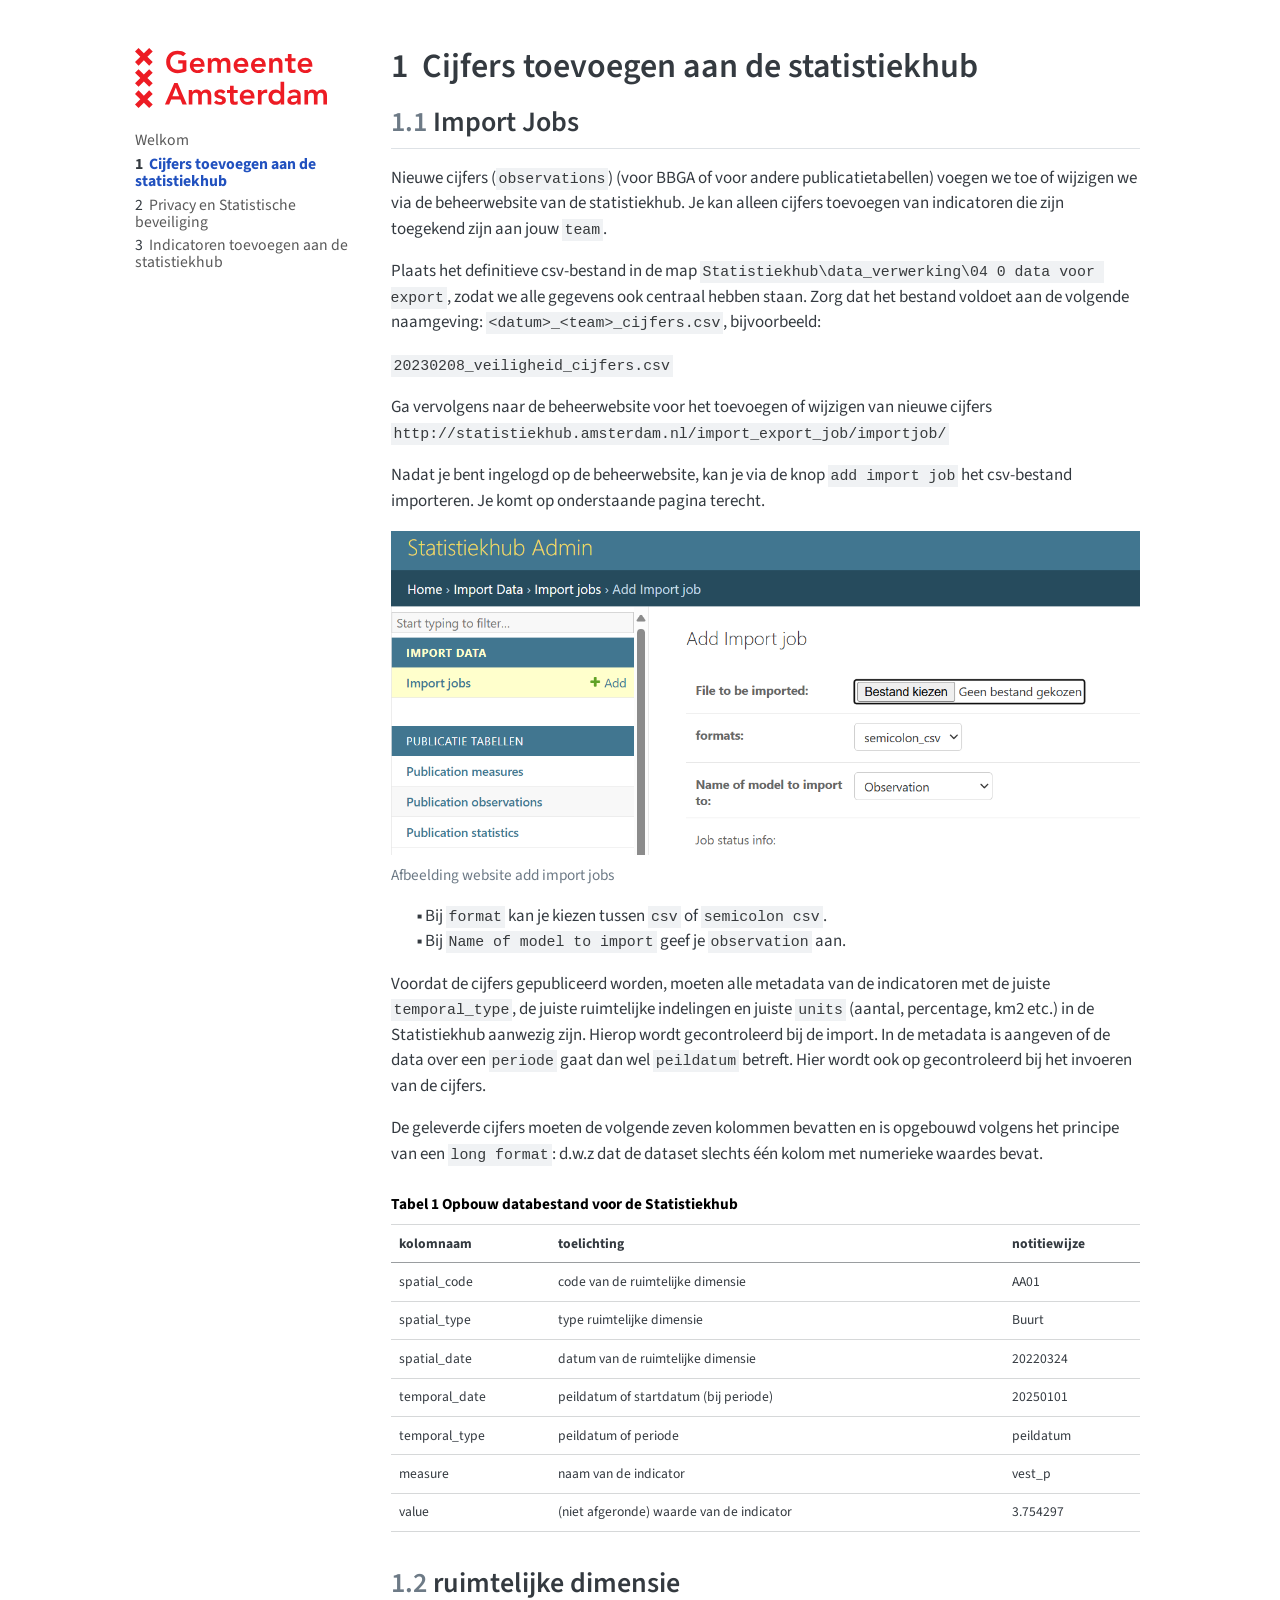
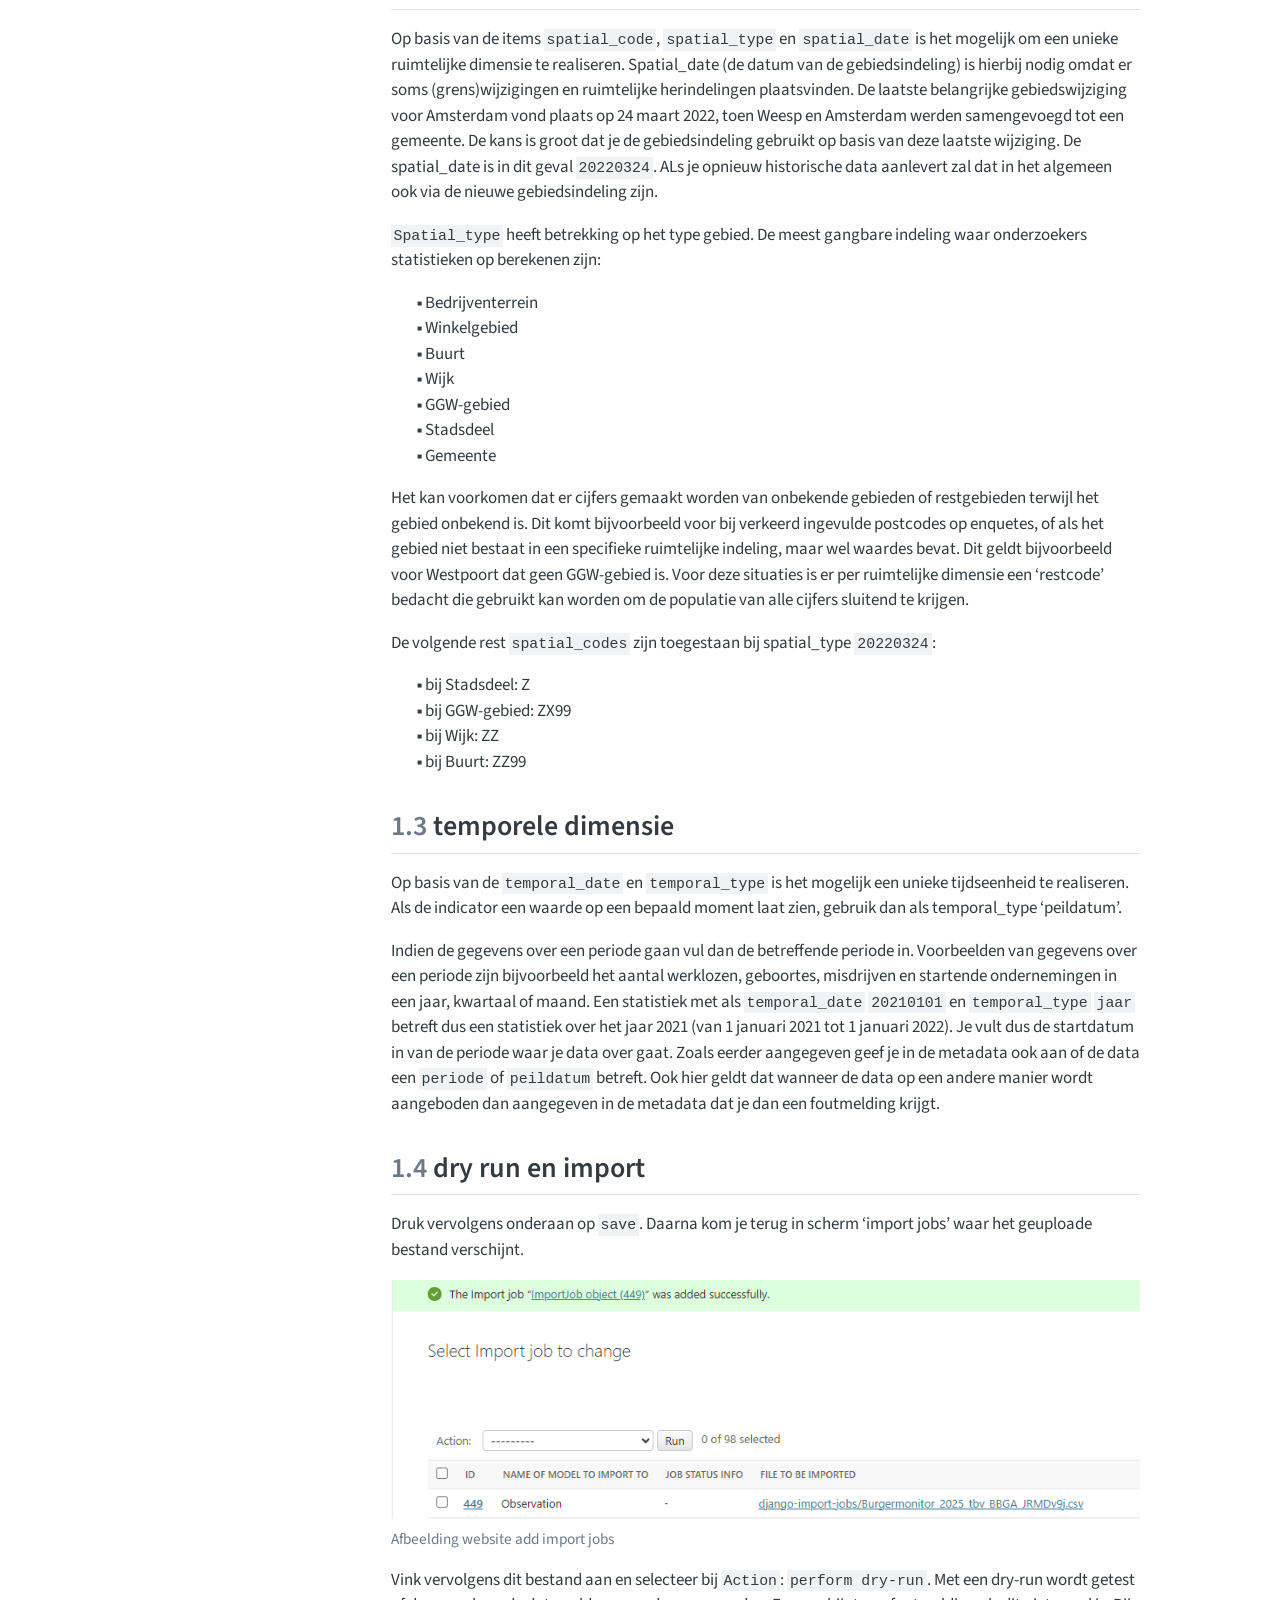
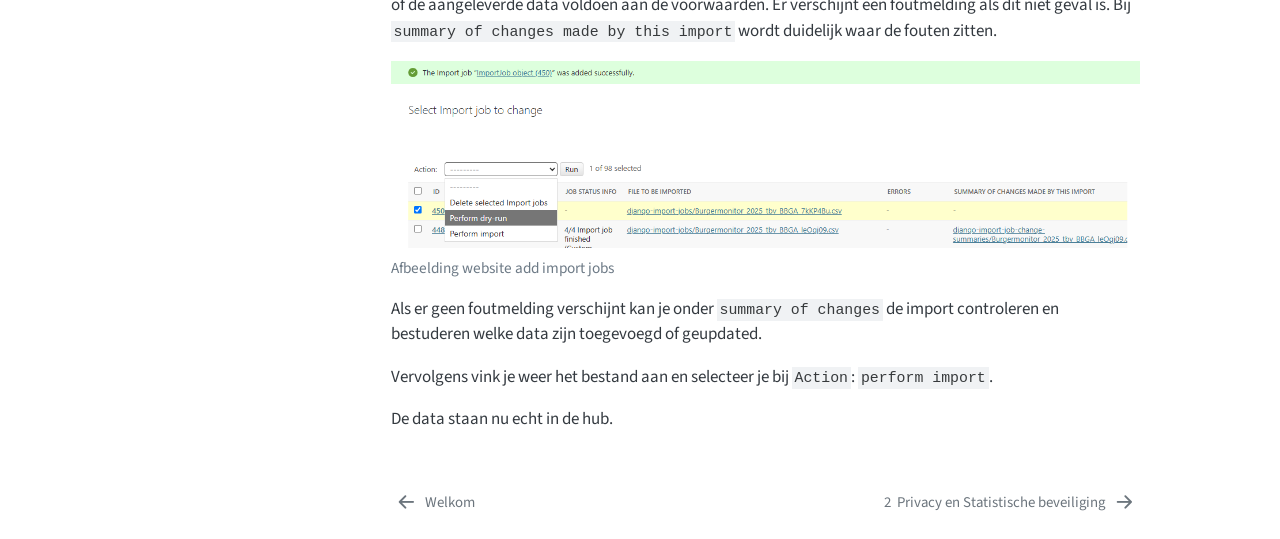
==== commit eb9a2a2f: "verbetering css" ====
--- a/_book/cijfers.html
+++ b/_book/cijfers.html
@@ -1,14 +1,17 @@
 <!DOCTYPE html>
-<html xmlns="http://www.w3.org/1999/xhtml" lang="en" xml:lang="en"><head>
+<html xmlns="http://www.w3.org/1999/xhtml" lang="en" xml:lang="en" xmlns:mso="urn:schemas-microsoft-com:office:office" xmlns:msdt="uuid:C2F41010-65B3-11d1-A29F-00AA00C14882"><head>
 
 <meta charset="utf-8">
-<meta name="generator" content="quarto-1.6.40">
+<meta name="generator" content="quarto-1.9.38">
 
 <meta name="viewport" content="width=device-width, initial-scale=1.0, user-scalable=yes">
 
 
 <title>1&nbsp; Cijfers toevoegen aan de statistiekhub – Handleiding Statistiekhub</title>
 <style>
+/* Default styles provided by pandoc.
+** See https://pandoc.org/MANUAL.html#variables-for-html for config info.
+*/
 code{white-space: pre-wrap;}
 span.smallcaps{font-variant: small-caps;}
 div.columns{display: flex; gap: min(4vw, 1.5em);}
@@ -33,15 +36,16 @@
 <link href="./privacy.html" rel="next">
 <link href="./index.html" rel="prev">
 <link href="./images/basis_variant_4_rgb.png" rel="icon" type="image/png">
-<script src="site_libs/quarto-html/quarto.js"></script>
+<script src="site_libs/quarto-html/quarto.js" type="module"></script>
+<script src="site_libs/quarto-html/tabsets/tabsets.js" type="module"></script>
 <script src="site_libs/quarto-html/popper.min.js"></script>
 <script src="site_libs/quarto-html/tippy.umd.min.js"></script>
 <script src="site_libs/quarto-html/anchor.min.js"></script>
 <link href="site_libs/quarto-html/tippy.css" rel="stylesheet">
-<link href="site_libs/quarto-html/quarto-syntax-highlighting-549806ee2085284f45b00abea8c6df48.css" rel="stylesheet" id="quarto-text-highlighting-styles">
+<link href="site_libs/quarto-html/quarto-syntax-highlighting-15634bcf2e68342d4ad2dfa704d543f6.css" rel="stylesheet" id="quarto-text-highlighting-styles">
 <script src="site_libs/bootstrap/bootstrap.min.js"></script>
 <link href="site_libs/bootstrap/bootstrap-icons.css" rel="stylesheet">
-<link href="site_libs/bootstrap/bootstrap-ef96103924ad9a0afc9f0762eef567ba.min.css" rel="stylesheet" append-hash="true" id="quarto-bootstrap" data-mode="light">
+<link href="site_libs/bootstrap/bootstrap-3ed079fa2a75e75fb7383cde5b06d328.min.css" rel="stylesheet" append-hash="true" id="quarto-bootstrap" data-mode="light">
 <script id="quarto-search-options" type="application/json">{
   "location": "navbar",
   "copy-button": false,
@@ -71,9 +75,17 @@
 }</script>
 
 
+
+<!--[if gte mso 9]><xml>
+<mso:CustomDocumentProperties>
+<mso:_dlc_DocId msdt:dt="string">U2C65YR22MK2-1659662025-274569</mso:_dlc_DocId>
+<mso:_dlc_DocIdItemGuid msdt:dt="string">59054ef3-acc2-4e57-868b-e44e804273c2</mso:_dlc_DocIdItemGuid>
+<mso:_dlc_DocIdUrl msdt:dt="string">https://hoofdstad.sharepoint.com/sites/SW-DII-DATA-DAFDOES/_layouts/15/DocIdRedir.aspx?ID=U2C65YR22MK2-1659662025-274569, U2C65YR22MK2-1659662025-274569</mso:_dlc_DocIdUrl>
+</mso:CustomDocumentProperties>
+</xml><![endif]-->
 </head>
 
-<body class="nav-sidebar floating nav-fixed fullcontent">
+<body class="nav-sidebar floating nav-fixed fullcontent quarto-light">
 
 <div id="quarto-search-results"></div>
   <header id="quarto-header" class="headroom fixed-top">
@@ -100,7 +112,8 @@
   <nav id="quarto-sidebar" class="sidebar collapse collapse-horizontal quarto-sidebar-collapse-item sidebar-navigation floating overflow-auto">
     <div class="pt-lg-2 mt-2 text-left sidebar-header sidebar-header-stacked">
       <a href="./index.html" class="sidebar-logo-link">
-      <img src="./images/logo-gemeente-amsterdam-large.svg" alt="" class="sidebar-logo py-0 d-lg-inline d-none">
+      <img src="./images/logo-gemeente-amsterdam-large.svg" alt="" class="sidebar-logo light-content py-0 d-lg-inline d-none">
+      <img src="./images/logo-gemeente-amsterdam-large.svg" alt="" class="sidebar-logo dark-content py-0 d-lg-inline d-none">
       </a>
       </div>
     <div class="sidebar-menu-container"> 
@@ -164,13 +177,13 @@
 <p><code>20230208_veiligheid_cijfers.csv</code></p>
 <p>Ga vervolgens naar de beheerwebsite voor het toevoegen of wijzigen van nieuwe cijfers<br>
 <code>http://statistiekhub.amsterdam.nl/import_export_job/importjob/</code></p>
+<p>Nadat je bent ingelogd op de beheerwebsite, kan je via de knop <code>add import job</code> het csv-bestand importeren. Je komt op onderstaande pagina terecht.</p>
 <div class="quarto-figure quarto-figure-center">
 <figure class="figure">
 <p><img src="images/hub_import.png" class="img-fluid figure-img"></p>
-<figcaption>Afbeelding website import jobs</figcaption>
+<figcaption>Afbeelding website add import jobs</figcaption>
 </figure>
 </div>
-<p>Nadat je bent ingelogd op de beheerwebsite, kan je via de knop <code>import</code> het csv-bestand importeren.</p>
 <ul>
 <li>Bij <code>format</code> kan je kiezen tussen <code>csv</code> of <code>semicolon csv</code>.<br>
 </li>
@@ -252,7 +265,7 @@
 </li>
 <li>Gemeente</li>
 </ul>
-<p>Het kan voorkomen dat er cijfers gemaakt worden van onbekende gebieden of restgebieden terwijl het gebied onbekend is. it komt bijvoorbeeld voor bij verkeerd ingevulde postcodes op enquetes, of als het gebied niet bestaat in een specifieke ruimtelijke indeling, maar wel waardes bevat. Dit geldt bijvoorbeeld voor Westpoort dat geen GGW-gebied is. Voor deze situaties is er per ruimtelijke dimensie een ‘restcode’ bedacht die gebruikt kan worden om de populatie van alle cijfers sluitend te krijgen.</p>
+<p>Het kan voorkomen dat er cijfers gemaakt worden van onbekende gebieden of restgebieden terwijl het gebied onbekend is. Dit komt bijvoorbeeld voor bij verkeerd ingevulde postcodes op enquetes, of als het gebied niet bestaat in een specifieke ruimtelijke indeling, maar wel waardes bevat. Dit geldt bijvoorbeeld voor Westpoort dat geen GGW-gebied is. Voor deze situaties is er per ruimtelijke dimensie een ‘restcode’ bedacht die gebruikt kan worden om de populatie van alle cijfers sluitend te krijgen.</p>
 <p>De volgende rest <code>spatial_codes</code> zijn toegestaan bij spatial_type <code>20220324</code>:</p>
 <ul>
 <li>bij Stadsdeel: Z<br>
@@ -268,242 +281,269 @@
 <h2 data-number="1.3" class="anchored" data-anchor-id="temporele-dimensie"><span class="header-section-number">1.3</span> temporele dimensie</h2>
 <p>Op basis van de <code>temporal_date</code> en <code>temporal_type</code> is het mogelijk een unieke tijdseenheid te realiseren. Als de indicator een waarde op een bepaald moment laat zien, gebruik dan als temporal_type ‘peildatum’.</p>
 <p>Indien de gegevens over een periode gaan vul dan de betreffende periode in. Voorbeelden van gegevens over een periode zijn bijvoorbeeld het aantal werklozen, geboortes, misdrijven en startende ondernemingen in een jaar, kwartaal of maand. Een statistiek met als <code>temporal_date</code> <code>20210101</code> en <code>temporal_type</code> <code>jaar</code> betreft dus een statistiek over het jaar 2021 (van 1 januari 2021 tot 1 januari 2022). Je vult dus de startdatum in van de periode waar je data over gaat. Zoals eerder aangegeven geef je in de metadata ook aan of de data een <code>periode</code> of <code>peildatum</code> betreft. Ook hier geldt dat wanneer de data op een andere manier wordt aangeboden dan aangegeven in de metadata dat je dan een foutmelding krijgt.</p>
+</section>
+<section id="dry-run-en-import" class="level2" data-number="1.4">
+<h2 data-number="1.4" class="anchored" data-anchor-id="dry-run-en-import"><span class="header-section-number">1.4</span> dry run en import</h2>
+<p>Druk vervolgens onderaan op <code>save</code>. Daarna kom je terug in scherm ‘import jobs’ waar het geuploade bestand verschijnt.</p>
+<div class="quarto-figure quarto-figure-center">
+<figure class="figure">
+<p><img src="images/hub_import2.png" class="img-fluid figure-img"></p>
+<figcaption>Afbeelding website add import jobs</figcaption>
+</figure>
+</div>
+<p>Vink vervolgens dit bestand aan en selecteer bij <code>Action</code>: <code>perform dry-run</code>. Met een dry-run wordt getest of de aangeleverde data voldoen aan de voorwaarden. Er verschijnt een foutmelding als dit niet geval is. Bij <code>summary of changes made by this import</code> wordt duidelijk waar de fouten zitten.</p>
+<div class="quarto-figure quarto-figure-center">
+<figure class="figure">
+<p><img src="images/hub_import1.png" class="img-fluid figure-img"></p>
+<figcaption>Afbeelding website add import jobs</figcaption>
+</figure>
+</div>
+<p>Als er geen foutmelding verschijnt kan je onder <code>summary of changes</code> de import controleren en bestuderen welke data zijn toegevoegd of geupdated.</p>
+<p>Vervolgens vink je weer het bestand aan en selecteer je bij <code>Action</code>: <code>perform import</code>.</p>
+<p>De data staan nu echt in de hub.</p>
 
 
 </section>
 
 </main> <!-- /main -->
 <script id="quarto-html-after-body" type="application/javascript">
-window.document.addEventListener("DOMContentLoaded", function (event) {
-  const toggleBodyColorMode = (bsSheetEl) => {
-    const mode = bsSheetEl.getAttribute("data-mode");
-    const bodyEl = window.document.querySelector("body");
-    if (mode === "dark") {
-      bodyEl.classList.add("quarto-dark");
-      bodyEl.classList.remove("quarto-light");
-    } else {
-      bodyEl.classList.add("quarto-light");
-      bodyEl.classList.remove("quarto-dark");
-    }
-  }
-  const toggleBodyColorPrimary = () => {
-    const bsSheetEl = window.document.querySelector("link#quarto-bootstrap");
-    if (bsSheetEl) {
-      toggleBodyColorMode(bsSheetEl);
-    }
-  }
-  toggleBodyColorPrimary();  
-  const icon = "";
-  const anchorJS = new window.AnchorJS();
-  anchorJS.options = {
-    placement: 'right',
-    icon: icon
-  };
-  anchorJS.add('.anchored');
-  const isCodeAnnotation = (el) => {
-    for (const clz of el.classList) {
-      if (clz.startsWith('code-annotation-')) {                     
-        return true;
-      }
-    }
-    return false;
-  }
-  const onCopySuccess = function(e) {
-    // button target
-    const button = e.trigger;
-    // don't keep focus
-    button.blur();
-    // flash "checked"
-    button.classList.add('code-copy-button-checked');
-    var currentTitle = button.getAttribute("title");
-    button.setAttribute("title", "Copied!");
-    let tooltip;
-    if (window.bootstrap) {
-      button.setAttribute("data-bs-toggle", "tooltip");
-      button.setAttribute("data-bs-placement", "left");
-      button.setAttribute("data-bs-title", "Copied!");
-      tooltip = new bootstrap.Tooltip(button, 
-        { trigger: "manual", 
-          customClass: "code-copy-button-tooltip",
-          offset: [0, -8]});
-      tooltip.show();    
-    }
-    setTimeout(function() {
-      if (tooltip) {
-        tooltip.hide();
-        button.removeAttribute("data-bs-title");
-        button.removeAttribute("data-bs-toggle");
-        button.removeAttribute("data-bs-placement");
-      }
-      button.setAttribute("title", currentTitle);
-      button.classList.remove('code-copy-button-checked');
-    }, 1000);
-    // clear code selection
-    e.clearSelection();
-  }
-  const getTextToCopy = function(trigger) {
-      const codeEl = trigger.previousElementSibling.cloneNode(true);
+  window.document.addEventListener("DOMContentLoaded", function (event) {
+    const icon = "";
+    const anchorJS = new window.AnchorJS();
+    anchorJS.options = {
+      placement: 'right',
+      icon: icon
+    };
+    anchorJS.add('.anchored');
+    const isCodeAnnotation = (el) => {
+      for (const clz of el.classList) {
+        if (clz.startsWith('code-annotation-')) {                     
+          return true;
+        }
+      }
+      return false;
+    }
+    const onCopySuccess = function(e) {
+      // button target
+      const button = e.trigger;
+      // don't keep focus
+      button.blur();
+      // flash "checked"
+      button.classList.add('code-copy-button-checked');
+      var currentTitle = button.getAttribute("title");
+      button.setAttribute("title", "Copied!");
+      let tooltip;
+      if (window.bootstrap) {
+        button.setAttribute("data-bs-toggle", "tooltip");
+        button.setAttribute("data-bs-placement", "left");
+        button.setAttribute("data-bs-title", "Copied!");
+        tooltip = new bootstrap.Tooltip(button, 
+          { trigger: "manual", 
+            customClass: "code-copy-button-tooltip",
+            offset: [0, -8]});
+        tooltip.show();    
+      }
+      setTimeout(function() {
+        if (tooltip) {
+          tooltip.hide();
+          button.removeAttribute("data-bs-title");
+          button.removeAttribute("data-bs-toggle");
+          button.removeAttribute("data-bs-placement");
+        }
+        button.setAttribute("title", currentTitle);
+        button.classList.remove('code-copy-button-checked');
+      }, 1000);
+      // clear code selection
+      e.clearSelection();
+    }
+    const getTextToCopy = function(trigger) {
+      const outerScaffold = trigger.parentElement.cloneNode(true);
+      const codeEl = outerScaffold.querySelector('code');
       for (const childEl of codeEl.children) {
         if (isCodeAnnotation(childEl)) {
           childEl.remove();
         }
       }
       return codeEl.innerText;
-  }
-  const clipboard = new window.ClipboardJS('.code-copy-button:not([data-in-quarto-modal])', {
-    text: getTextToCopy
-  });
-  clipboard.on('success', onCopySuccess);
-  if (window.document.getElementById('quarto-embedded-source-code-modal')) {
-    const clipboardModal = new window.ClipboardJS('.code-copy-button[data-in-quarto-modal]', {
-      text: getTextToCopy,
-      container: window.document.getElementById('quarto-embedded-source-code-modal')
+    }
+    const clipboard = new window.ClipboardJS('.code-copy-button:not([data-in-quarto-modal])', {
+      text: getTextToCopy
     });
-    clipboardModal.on('success', onCopySuccess);
-  }
-    var localhostRegex = new RegExp(/^(?:http|https):\/\/localhost\:?[0-9]*\//);
-    var mailtoRegex = new RegExp(/^mailto:/);
-      var filterRegex = new RegExp("https:\/\/statistiekhub\.amsterdam\.nl\/");
-    var isInternal = (href) => {
-        return filterRegex.test(href) || localhostRegex.test(href) || mailtoRegex.test(href);
-    }
-    // Inspect non-navigation links and adorn them if external
- 	var links = window.document.querySelectorAll('a[href]:not(.nav-link):not(.navbar-brand):not(.toc-action):not(.sidebar-link):not(.sidebar-item-toggle):not(.pagination-link):not(.no-external):not([aria-hidden]):not(.dropdown-item):not(.quarto-navigation-tool):not(.about-link)');
-    for (var i=0; i<links.length; i++) {
-      const link = links[i];
-      if (!isInternal(link.href)) {
-        // undo the damage that might have been done by quarto-nav.js in the case of
-        // links that we want to consider external
-        if (link.dataset.originalHref !== undefined) {
-          link.href = link.dataset.originalHref;
-        }
-      }
-    }
-  function tippyHover(el, contentFn, onTriggerFn, onUntriggerFn) {
-    const config = {
-      allowHTML: true,
-      maxWidth: 500,
-      delay: 100,
-      arrow: false,
-      appendTo: function(el) {
-          return el.parentElement;
-      },
-      interactive: true,
-      interactiveBorder: 10,
-      theme: 'quarto',
-      placement: 'bottom-start',
-    };
-    if (contentFn) {
-      config.content = contentFn;
-    }
-    if (onTriggerFn) {
-      config.onTrigger = onTriggerFn;
-    }
-    if (onUntriggerFn) {
-      config.onUntrigger = onUntriggerFn;
-    }
-    window.tippy(el, config); 
-  }
-  const noterefs = window.document.querySelectorAll('a[role="doc-noteref"]');
-  for (var i=0; i<noterefs.length; i++) {
-    const ref = noterefs[i];
-    tippyHover(ref, function() {
-      // use id or data attribute instead here
-      let href = ref.getAttribute('data-footnote-href') || ref.getAttribute('href');
-      try { href = new URL(href).hash; } catch {}
-      const id = href.replace(/^#\/?/, "");
-      const note = window.document.getElementById(id);
-      if (note) {
-        return note.innerHTML;
+    clipboard.on('success', onCopySuccess);
+    if (window.document.getElementById('quarto-embedded-source-code-modal')) {
+      const clipboardModal = new window.ClipboardJS('.code-copy-button[data-in-quarto-modal]', {
+        text: getTextToCopy,
+        container: window.document.getElementById('quarto-embedded-source-code-modal')
+      });
+      clipboardModal.on('success', onCopySuccess);
+    }
+      var localhostRegex = new RegExp(/^(?:http|https):\/\/localhost\:?[0-9]*\//);
+      var mailtoRegex = new RegExp(/^mailto:/);
+        var filterRegex = new RegExp("https:\/\/statistiekhub\.amsterdam\.nl\/");
+      var isInternal = (href) => {
+          return filterRegex.test(href) || localhostRegex.test(href) || mailtoRegex.test(href);
+      }
+      // Inspect non-navigation links and adorn them if external
+     var links = window.document.querySelectorAll('a[href]:not(.nav-link):not(.navbar-brand):not(.toc-action):not(.sidebar-link):not(.sidebar-item-toggle):not(.pagination-link):not(.no-external):not([aria-hidden]):not(.dropdown-item):not(.quarto-navigation-tool):not(.about-link)');
+      for (var i=0; i<links.length; i++) {
+        const link = links[i];
+        if (!isInternal(link.href)) {
+          // undo the damage that might have been done by quarto-nav.js in the case of
+          // links that we want to consider external
+          if (link.dataset.originalHref !== undefined) {
+            link.href = link.dataset.originalHref;
+          }
+        }
+      }
+    function tippyHover(el, contentFn, onTriggerFn, onUntriggerFn) {
+      const config = {
+        allowHTML: true,
+        maxWidth: 500,
+        delay: 100,
+        arrow: false,
+        appendTo: function(el) {
+            return el.parentElement;
+        },
+        interactive: true,
+        interactiveBorder: 10,
+        theme: 'quarto',
+        placement: 'bottom-start',
+      };
+      if (contentFn) {
+        config.content = contentFn;
+      }
+      if (onTriggerFn) {
+        config.onTrigger = onTriggerFn;
+      }
+      if (onUntriggerFn) {
+        config.onUntrigger = onUntriggerFn;
+      }
+      window.tippy(el, config); 
+    }
+    const noterefs = window.document.querySelectorAll('a[role="doc-noteref"]');
+    for (var i=0; i<noterefs.length; i++) {
+      const ref = noterefs[i];
+      tippyHover(ref, function() {
+        // use id or data attribute instead here
+        let href = ref.getAttribute('data-footnote-href') || ref.getAttribute('href');
+        try { href = new URL(href).hash; } catch {}
+        const id = href.replace(/^#\/?/, "");
+        const note = window.document.getElementById(id);
+        if (note) {
+          return note.innerHTML;
+        } else {
+          return "";
+        }
+      });
+    }
+    const xrefs = window.document.querySelectorAll('a.quarto-xref');
+    const processXRef = (id, note) => {
+      // Strip column container classes
+      const stripColumnClz = (el) => {
+        el.classList.remove("page-full", "page-columns");
+        if (el.children) {
+          for (const child of el.children) {
+            stripColumnClz(child);
+          }
+        }
+      }
+      stripColumnClz(note)
+      if (id === null || id.startsWith('sec-')) {
+        // Special case sections, only their first couple elements
+        const container = document.createElement("div");
+        if (note.children && note.children.length > 2) {
+          container.appendChild(note.children[0].cloneNode(true));
+          for (let i = 1; i < note.children.length; i++) {
+            const child = note.children[i];
+            if (child.tagName === "P" && child.innerText === "") {
+              continue;
+            } else {
+              container.appendChild(child.cloneNode(true));
+              break;
+            }
+          }
+          if (window.Quarto?.typesetMath) {
+            window.Quarto.typesetMath(container);
+          }
+          return container.innerHTML
+        } else {
+          if (window.Quarto?.typesetMath) {
+            window.Quarto.typesetMath(note);
+          }
+          return note.innerHTML;
+        }
       } else {
-        return "";
-      }
-    });
-  }
-  const xrefs = window.document.querySelectorAll('a.quarto-xref');
-  const processXRef = (id, note) => {
-    // Strip column container classes
-    const stripColumnClz = (el) => {
-      el.classList.remove("page-full", "page-columns");
-      if (el.children) {
-        for (const child of el.children) {
-          stripColumnClz(child);
-        }
-      }
-    }
-    stripColumnClz(note)
-    if (id === null || id.startsWith('sec-')) {
-      // Special case sections, only their first couple elements
-      const container = document.createElement("div");
-      if (note.children && note.children.length > 2) {
-        container.appendChild(note.children[0].cloneNode(true));
-        for (let i = 1; i < note.children.length; i++) {
-          const child = note.children[i];
-          if (child.tagName === "P" && child.innerText === "") {
-            continue;
-          } else {
-            container.appendChild(child.cloneNode(true));
-            break;
-          }
-        }
-        if (window.Quarto?.typesetMath) {
-          window.Quarto.typesetMath(container);
-        }
-        return container.innerHTML
-      } else {
+        // Remove any anchor links if they are present
+        const anchorLink = note.querySelector('a.anchorjs-link');
+        if (anchorLink) {
+          anchorLink.remove();
+        }
         if (window.Quarto?.typesetMath) {
           window.Quarto.typesetMath(note);
         }
-        return note.innerHTML;
-      }
-    } else {
-      // Remove any anchor links if they are present
-      const anchorLink = note.querySelector('a.anchorjs-link');
-      if (anchorLink) {
-        anchorLink.remove();
-      }
-      if (window.Quarto?.typesetMath) {
-        window.Quarto.typesetMath(note);
-      }
-      if (note.classList.contains("callout")) {
-        return note.outerHTML;
-      } else {
-        return note.innerHTML;
-      }
-    }
-  }
-  for (var i=0; i<xrefs.length; i++) {
-    const xref = xrefs[i];
-    tippyHover(xref, undefined, function(instance) {
-      instance.disable();
-      let url = xref.getAttribute('href');
-      let hash = undefined; 
-      if (url.startsWith('#')) {
-        hash = url;
-      } else {
-        try { hash = new URL(url).hash; } catch {}
-      }
-      if (hash) {
-        const id = hash.replace(/^#\/?/, "");
-        const note = window.document.getElementById(id);
-        if (note !== null) {
-          try {
-            const html = processXRef(id, note.cloneNode(true));
-            instance.setContent(html);
-          } finally {
-            instance.enable();
-            instance.show();
-          }
+        if (note.classList.contains("callout")) {
+          return note.outerHTML;
         } else {
-          // See if we can fetch this
-          fetch(url.split('#')[0])
+          return note.innerHTML;
+        }
+      }
+    }
+    for (var i=0; i<xrefs.length; i++) {
+      const xref = xrefs[i];
+      tippyHover(xref, undefined, function(instance) {
+        instance.disable();
+        let url = xref.getAttribute('href');
+        let hash = undefined; 
+        if (url.startsWith('#')) {
+          hash = url;
+        } else {
+          try { hash = new URL(url).hash; } catch {}
+        }
+        if (hash) {
+          const id = hash.replace(/^#\/?/, "");
+          const note = window.document.getElementById(id);
+          if (note !== null) {
+            try {
+              const html = processXRef(id, note.cloneNode(true));
+              instance.setContent(html);
+            } finally {
+              instance.enable();
+              instance.show();
+            }
+          } else {
+            // See if we can fetch this
+            fetch(url.split('#')[0])
+            .then(res => res.text())
+            .then(html => {
+              const parser = new DOMParser();
+              const htmlDoc = parser.parseFromString(html, "text/html");
+              const note = htmlDoc.getElementById(id);
+              if (note !== null) {
+                const html = processXRef(id, note);
+                instance.setContent(html);
+              } 
+            }).finally(() => {
+              instance.enable();
+              instance.show();
+            });
+          }
+        } else {
+          // See if we can fetch a full url (with no hash to target)
+          // This is a special case and we should probably do some content thinning / targeting
+          fetch(url)
           .then(res => res.text())
           .then(html => {
             const parser = new DOMParser();
             const htmlDoc = parser.parseFromString(html, "text/html");
-            const note = htmlDoc.getElementById(id);
+            const note = htmlDoc.querySelector('main.content');
             if (note !== null) {
-              const html = processXRef(id, note);
+              // This should only happen for chapter cross references
+              // (since there is no id in the URL)
+              // remove the first header
+              if (note.children.length > 0 && note.children[0].tagName === "HEADER") {
+                note.children[0].remove();
+              }
+              const html = processXRef(null, note);
               instance.setContent(html);
             } 
           }).finally(() => {
@@ -511,185 +551,161 @@
             instance.show();
           });
         }
+      }, function(instance) {
+      });
+    }
+        let selectedAnnoteEl;
+        const selectorForAnnotation = ( cell, annotation) => {
+          let cellAttr = 'data-code-cell="' + cell + '"';
+          let lineAttr = 'data-code-annotation="' +  annotation + '"';
+          const selector = 'span[' + cellAttr + '][' + lineAttr + ']';
+          return selector;
+        }
+        const selectCodeLines = (annoteEl) => {
+          const doc = window.document;
+          const targetCell = annoteEl.getAttribute("data-target-cell");
+          const targetAnnotation = annoteEl.getAttribute("data-target-annotation");
+          const annoteSpan = window.document.querySelector(selectorForAnnotation(targetCell, targetAnnotation));
+          const lines = annoteSpan.getAttribute("data-code-lines").split(",");
+          const lineIds = lines.map((line) => {
+            return targetCell + "-" + line;
+          })
+          let top = null;
+          let height = null;
+          let parent = null;
+          if (lineIds.length > 0) {
+              //compute the position of the single el (top and bottom and make a div)
+              const el = window.document.getElementById(lineIds[0]);
+              top = el.offsetTop;
+              height = el.offsetHeight;
+              parent = el.parentElement.parentElement;
+            if (lineIds.length > 1) {
+              const lastEl = window.document.getElementById(lineIds[lineIds.length - 1]);
+              const bottom = lastEl.offsetTop + lastEl.offsetHeight;
+              height = bottom - top;
+            }
+            if (top !== null && height !== null && parent !== null) {
+              // cook up a div (if necessary) and position it 
+              let div = window.document.getElementById("code-annotation-line-highlight");
+              if (div === null) {
+                div = window.document.createElement("div");
+                div.setAttribute("id", "code-annotation-line-highlight");
+                div.style.position = 'absolute';
+                parent.appendChild(div);
+              }
+              div.style.top = top - 2 + "px";
+              div.style.height = height + 4 + "px";
+              div.style.left = 0;
+              let gutterDiv = window.document.getElementById("code-annotation-line-highlight-gutter");
+              if (gutterDiv === null) {
+                gutterDiv = window.document.createElement("div");
+                gutterDiv.setAttribute("id", "code-annotation-line-highlight-gutter");
+                gutterDiv.style.position = 'absolute';
+                const codeCell = window.document.getElementById(targetCell);
+                const gutter = codeCell.querySelector('.code-annotation-gutter');
+                gutter.appendChild(gutterDiv);
+              }
+              gutterDiv.style.top = top - 2 + "px";
+              gutterDiv.style.height = height + 4 + "px";
+            }
+            selectedAnnoteEl = annoteEl;
+          }
+        };
+        const unselectCodeLines = () => {
+          const elementsIds = ["code-annotation-line-highlight", "code-annotation-line-highlight-gutter"];
+          elementsIds.forEach((elId) => {
+            const div = window.document.getElementById(elId);
+            if (div) {
+              div.remove();
+            }
+          });
+          selectedAnnoteEl = undefined;
+        };
+          // Handle positioning of the toggle
+      window.addEventListener(
+        "resize",
+        throttle(() => {
+          elRect = undefined;
+          if (selectedAnnoteEl) {
+            selectCodeLines(selectedAnnoteEl);
+          }
+        }, 10)
+      );
+      function throttle(fn, ms) {
+      let throttle = false;
+      let timer;
+        return (...args) => {
+          if(!throttle) { // first call gets through
+              fn.apply(this, args);
+              throttle = true;
+          } else { // all the others get throttled
+              if(timer) clearTimeout(timer); // cancel #2
+              timer = setTimeout(() => {
+                fn.apply(this, args);
+                timer = throttle = false;
+              }, ms);
+          }
+        };
+      }
+        // Attach click handler to the DT
+        const annoteDls = window.document.querySelectorAll('dt[data-target-cell]');
+        for (const annoteDlNode of annoteDls) {
+          annoteDlNode.addEventListener('click', (event) => {
+            const clickedEl = event.target;
+            if (clickedEl !== selectedAnnoteEl) {
+              unselectCodeLines();
+              const activeEl = window.document.querySelector('dt[data-target-cell].code-annotation-active');
+              if (activeEl) {
+                activeEl.classList.remove('code-annotation-active');
+              }
+              selectCodeLines(clickedEl);
+              clickedEl.classList.add('code-annotation-active');
+            } else {
+              // Unselect the line
+              unselectCodeLines();
+              clickedEl.classList.remove('code-annotation-active');
+            }
+          });
+        }
+    const findCites = (el) => {
+      const parentEl = el.parentElement;
+      if (parentEl) {
+        const cites = parentEl.dataset.cites;
+        if (cites) {
+          return {
+            el,
+            cites: cites.split(' ')
+          };
+        } else {
+          return findCites(el.parentElement)
+        }
       } else {
-        // See if we can fetch a full url (with no hash to target)
-        // This is a special case and we should probably do some content thinning / targeting
-        fetch(url)
-        .then(res => res.text())
-        .then(html => {
-          const parser = new DOMParser();
-          const htmlDoc = parser.parseFromString(html, "text/html");
-          const note = htmlDoc.querySelector('main.content');
-          if (note !== null) {
-            // This should only happen for chapter cross references
-            // (since there is no id in the URL)
-            // remove the first header
-            if (note.children.length > 0 && note.children[0].tagName === "HEADER") {
-              note.children[0].remove();
+        return undefined;
+      }
+    };
+    var bibliorefs = window.document.querySelectorAll('a[role="doc-biblioref"]');
+    for (var i=0; i<bibliorefs.length; i++) {
+      const ref = bibliorefs[i];
+      const citeInfo = findCites(ref);
+      if (citeInfo) {
+        tippyHover(citeInfo.el, function() {
+          var popup = window.document.createElement('div');
+          citeInfo.cites.forEach(function(cite) {
+            var citeDiv = window.document.createElement('div');
+            citeDiv.classList.add('hanging-indent');
+            citeDiv.classList.add('csl-entry');
+            var biblioDiv = window.document.getElementById('ref-' + cite);
+            if (biblioDiv) {
+              citeDiv.innerHTML = biblioDiv.innerHTML;
             }
-            const html = processXRef(null, note);
-            instance.setContent(html);
-          } 
-        }).finally(() => {
-          instance.enable();
-          instance.show();
+            popup.appendChild(citeDiv);
+          });
+          return popup.innerHTML;
         });
       }
-    }, function(instance) {
-    });
-  }
-      let selectedAnnoteEl;
-      const selectorForAnnotation = ( cell, annotation) => {
-        let cellAttr = 'data-code-cell="' + cell + '"';
-        let lineAttr = 'data-code-annotation="' +  annotation + '"';
-        const selector = 'span[' + cellAttr + '][' + lineAttr + ']';
-        return selector;
-      }
-      const selectCodeLines = (annoteEl) => {
-        const doc = window.document;
-        const targetCell = annoteEl.getAttribute("data-target-cell");
-        const targetAnnotation = annoteEl.getAttribute("data-target-annotation");
-        const annoteSpan = window.document.querySelector(selectorForAnnotation(targetCell, targetAnnotation));
-        const lines = annoteSpan.getAttribute("data-code-lines").split(",");
-        const lineIds = lines.map((line) => {
-          return targetCell + "-" + line;
-        })
-        let top = null;
-        let height = null;
-        let parent = null;
-        if (lineIds.length > 0) {
-            //compute the position of the single el (top and bottom and make a div)
-            const el = window.document.getElementById(lineIds[0]);
-            top = el.offsetTop;
-            height = el.offsetHeight;
-            parent = el.parentElement.parentElement;
-          if (lineIds.length > 1) {
-            const lastEl = window.document.getElementById(lineIds[lineIds.length - 1]);
-            const bottom = lastEl.offsetTop + lastEl.offsetHeight;
-            height = bottom - top;
-          }
-          if (top !== null && height !== null && parent !== null) {
-            // cook up a div (if necessary) and position it 
-            let div = window.document.getElementById("code-annotation-line-highlight");
-            if (div === null) {
-              div = window.document.createElement("div");
-              div.setAttribute("id", "code-annotation-line-highlight");
-              div.style.position = 'absolute';
-              parent.appendChild(div);
-            }
-            div.style.top = top - 2 + "px";
-            div.style.height = height + 4 + "px";
-            div.style.left = 0;
-            let gutterDiv = window.document.getElementById("code-annotation-line-highlight-gutter");
-            if (gutterDiv === null) {
-              gutterDiv = window.document.createElement("div");
-              gutterDiv.setAttribute("id", "code-annotation-line-highlight-gutter");
-              gutterDiv.style.position = 'absolute';
-              const codeCell = window.document.getElementById(targetCell);
-              const gutter = codeCell.querySelector('.code-annotation-gutter');
-              gutter.appendChild(gutterDiv);
-            }
-            gutterDiv.style.top = top - 2 + "px";
-            gutterDiv.style.height = height + 4 + "px";
-          }
-          selectedAnnoteEl = annoteEl;
-        }
-      };
-      const unselectCodeLines = () => {
-        const elementsIds = ["code-annotation-line-highlight", "code-annotation-line-highlight-gutter"];
-        elementsIds.forEach((elId) => {
-          const div = window.document.getElementById(elId);
-          if (div) {
-            div.remove();
-          }
-        });
-        selectedAnnoteEl = undefined;
-      };
-        // Handle positioning of the toggle
-    window.addEventListener(
-      "resize",
-      throttle(() => {
-        elRect = undefined;
-        if (selectedAnnoteEl) {
-          selectCodeLines(selectedAnnoteEl);
-        }
-      }, 10)
-    );
-    function throttle(fn, ms) {
-    let throttle = false;
-    let timer;
-      return (...args) => {
-        if(!throttle) { // first call gets through
-            fn.apply(this, args);
-            throttle = true;
-        } else { // all the others get throttled
-            if(timer) clearTimeout(timer); // cancel #2
-            timer = setTimeout(() => {
-              fn.apply(this, args);
-              timer = throttle = false;
-            }, ms);
-        }
-      };
-    }
-      // Attach click handler to the DT
-      const annoteDls = window.document.querySelectorAll('dt[data-target-cell]');
-      for (const annoteDlNode of annoteDls) {
-        annoteDlNode.addEventListener('click', (event) => {
-          const clickedEl = event.target;
-          if (clickedEl !== selectedAnnoteEl) {
-            unselectCodeLines();
-            const activeEl = window.document.querySelector('dt[data-target-cell].code-annotation-active');
-            if (activeEl) {
-              activeEl.classList.remove('code-annotation-active');
-            }
-            selectCodeLines(clickedEl);
-            clickedEl.classList.add('code-annotation-active');
-          } else {
-            // Unselect the line
-            unselectCodeLines();
-            clickedEl.classList.remove('code-annotation-active');
-          }
-        });
-      }
-  const findCites = (el) => {
-    const parentEl = el.parentElement;
-    if (parentEl) {
-      const cites = parentEl.dataset.cites;
-      if (cites) {
-        return {
-          el,
-          cites: cites.split(' ')
-        };
-      } else {
-        return findCites(el.parentElement)
-      }
-    } else {
-      return undefined;
-    }
-  };
-  var bibliorefs = window.document.querySelectorAll('a[role="doc-biblioref"]');
-  for (var i=0; i<bibliorefs.length; i++) {
-    const ref = bibliorefs[i];
-    const citeInfo = findCites(ref);
-    if (citeInfo) {
-      tippyHover(citeInfo.el, function() {
-        var popup = window.document.createElement('div');
-        citeInfo.cites.forEach(function(cite) {
-          var citeDiv = window.document.createElement('div');
-          citeDiv.classList.add('hanging-indent');
-          citeDiv.classList.add('csl-entry');
-          var biblioDiv = window.document.getElementById('ref-' + cite);
-          if (biblioDiv) {
-            citeDiv.innerHTML = biblioDiv.innerHTML;
-          }
-          popup.appendChild(citeDiv);
-        });
-        return popup.innerHTML;
-      });
-    }
-  }
-});
-</script>
+    }
+  });
+  </script>
 <nav class="page-navigation">
   <div class="nav-page nav-page-previous">
       <a href="./index.html" class="pagination-link" aria-label="Welkom">
--- a/_book/site_libs/quarto-html/quarto-syntax-highlighting-15634bcf2e68342d4ad2dfa704d543f6.css
+++ b/_book/site_libs/quarto-html/quarto-syntax-highlighting-15634bcf2e68342d4ad2dfa704d543f6.css
@@ -0,0 +1,236 @@
+/* quarto syntax highlight colors */
+:root {
+  --quarto-hl-ot-color: #003B4F;
+  --quarto-hl-at-color: #657422;
+  --quarto-hl-ss-color: #20794D;
+  --quarto-hl-an-color: #5E5E5E;
+  --quarto-hl-fu-color: #4758AB;
+  --quarto-hl-st-color: #20794D;
+  --quarto-hl-cf-color: #003B4F;
+  --quarto-hl-op-color: #5E5E5E;
+  --quarto-hl-er-color: #AD0000;
+  --quarto-hl-bn-color: #AD0000;
+  --quarto-hl-al-color: #AD0000;
+  --quarto-hl-va-color: #111111;
+  --quarto-hl-bu-color: inherit;
+  --quarto-hl-ex-color: inherit;
+  --quarto-hl-pp-color: #AD0000;
+  --quarto-hl-in-color: #5E5E5E;
+  --quarto-hl-vs-color: #20794D;
+  --quarto-hl-wa-color: #5E5E5E;
+  --quarto-hl-do-color: #5E5E5E;
+  --quarto-hl-im-color: #00769E;
+  --quarto-hl-ch-color: #20794D;
+  --quarto-hl-dt-color: #AD0000;
+  --quarto-hl-fl-color: #AD0000;
+  --quarto-hl-co-color: #5E5E5E;
+  --quarto-hl-cv-color: #5E5E5E;
+  --quarto-hl-cn-color: #8f5902;
+  --quarto-hl-sc-color: #5E5E5E;
+  --quarto-hl-dv-color: #AD0000;
+  --quarto-hl-kw-color: #003B4F;
+}
+
+/* other quarto variables */
+:root {
+  --quarto-font-monospace: SFMono-Regular, Menlo, Monaco, Consolas, "Liberation Mono", "Courier New", monospace;
+}
+
+/* syntax highlight based on Pandoc's rules */
+pre > code.sourceCode > span {
+  color: #003B4F;
+}
+
+code.sourceCode > span {
+  color: #003B4F;
+}
+
+div.sourceCode,
+div.sourceCode pre.sourceCode {
+  color: #003B4F;
+}
+
+/* Normal */
+code span {
+  color: #003B4F;
+}
+
+/* Alert */
+code span.al {
+  color: #AD0000;
+  font-style: inherit;
+}
+
+/* Annotation */
+code span.an {
+  color: #5E5E5E;
+  font-style: inherit;
+}
+
+/* Attribute */
+code span.at {
+  color: #657422;
+  font-style: inherit;
+}
+
+/* BaseN */
+code span.bn {
+  color: #AD0000;
+  font-style: inherit;
+}
+
+/* BuiltIn */
+code span.bu {
+  font-style: inherit;
+}
+
+/* ControlFlow */
+code span.cf {
+  color: #003B4F;
+  font-weight: bold;
+  font-style: inherit;
+}
+
+/* Char */
+code span.ch {
+  color: #20794D;
+  font-style: inherit;
+}
+
+/* Constant */
+code span.cn {
+  color: #8f5902;
+  font-style: inherit;
+}
+
+/* Comment */
+code span.co {
+  color: #5E5E5E;
+  font-style: inherit;
+}
+
+/* CommentVar */
+code span.cv {
+  color: #5E5E5E;
+  font-style: italic;
+}
+
+/* Documentation */
+code span.do {
+  color: #5E5E5E;
+  font-style: italic;
+}
+
+/* DataType */
+code span.dt {
+  color: #AD0000;
+  font-style: inherit;
+}
+
+/* DecVal */
+code span.dv {
+  color: #AD0000;
+  font-style: inherit;
+}
+
+/* Error */
+code span.er {
+  color: #AD0000;
+  font-style: inherit;
+}
+
+/* Extension */
+code span.ex {
+  font-style: inherit;
+}
+
+/* Float */
+code span.fl {
+  color: #AD0000;
+  font-style: inherit;
+}
+
+/* Function */
+code span.fu {
+  color: #4758AB;
+  font-style: inherit;
+}
+
+/* Import */
+code span.im {
+  color: #00769E;
+  font-style: inherit;
+}
+
+/* Information */
+code span.in {
+  color: #5E5E5E;
+  font-style: inherit;
+}
+
+/* Keyword */
+code span.kw {
+  color: #003B4F;
+  font-weight: bold;
+  font-style: inherit;
+}
+
+/* Operator */
+code span.op {
+  color: #5E5E5E;
+  font-style: inherit;
+}
+
+/* Other */
+code span.ot {
+  color: #003B4F;
+  font-style: inherit;
+}
+
+/* Preprocessor */
+code span.pp {
+  color: #AD0000;
+  font-style: inherit;
+}
+
+/* SpecialChar */
+code span.sc {
+  color: #5E5E5E;
+  font-style: inherit;
+}
+
+/* SpecialString */
+code span.ss {
+  color: #20794D;
+  font-style: inherit;
+}
+
+/* String */
+code span.st {
+  color: #20794D;
+  font-style: inherit;
+}
+
+/* Variable */
+code span.va {
+  color: #111111;
+  font-style: inherit;
+}
+
+/* VerbatimString */
+code span.vs {
+  color: #20794D;
+  font-style: inherit;
+}
+
+/* Warning */
+code span.wa {
+  color: #5E5E5E;
+  font-style: italic;
+}
+
+.prevent-inlining {
+  content: "</";
+}
+
+/*# sourceMappingURL=f23921c56f73e400b49028c9186a1aa0.css.map */
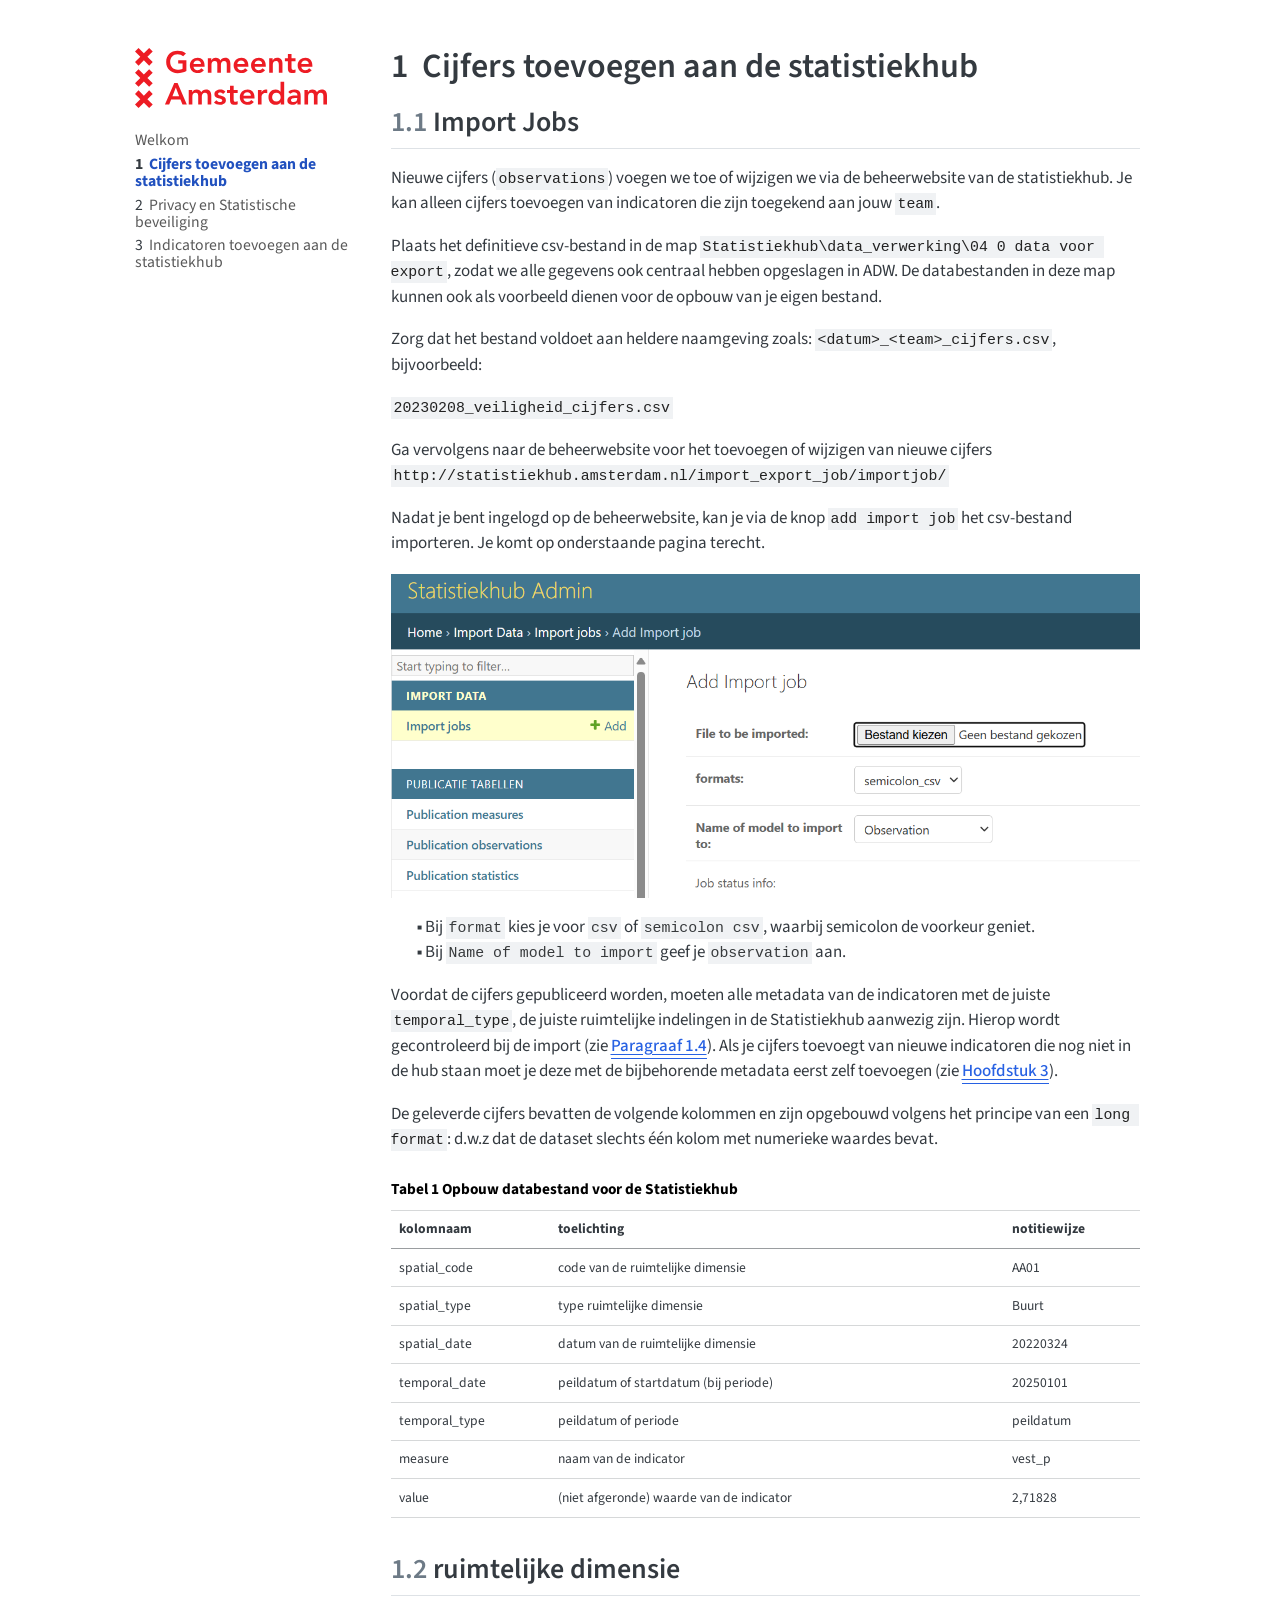
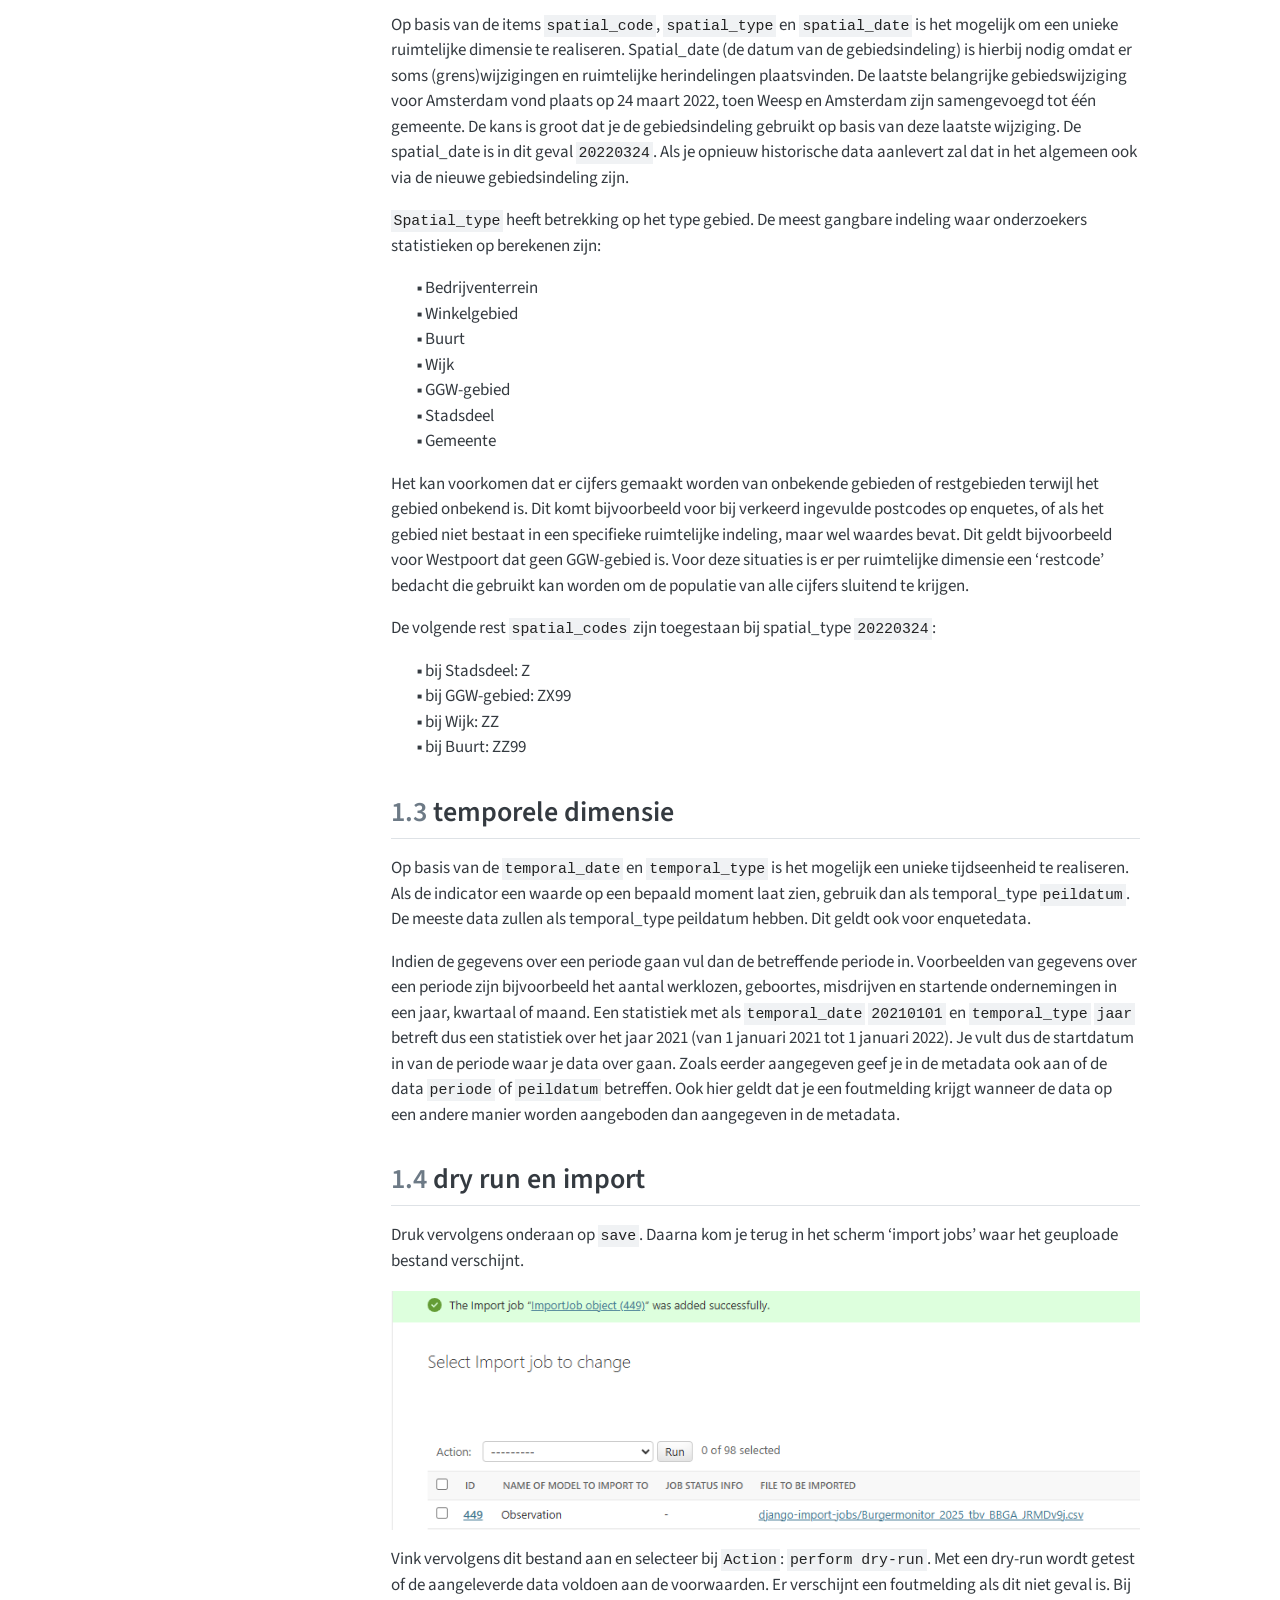
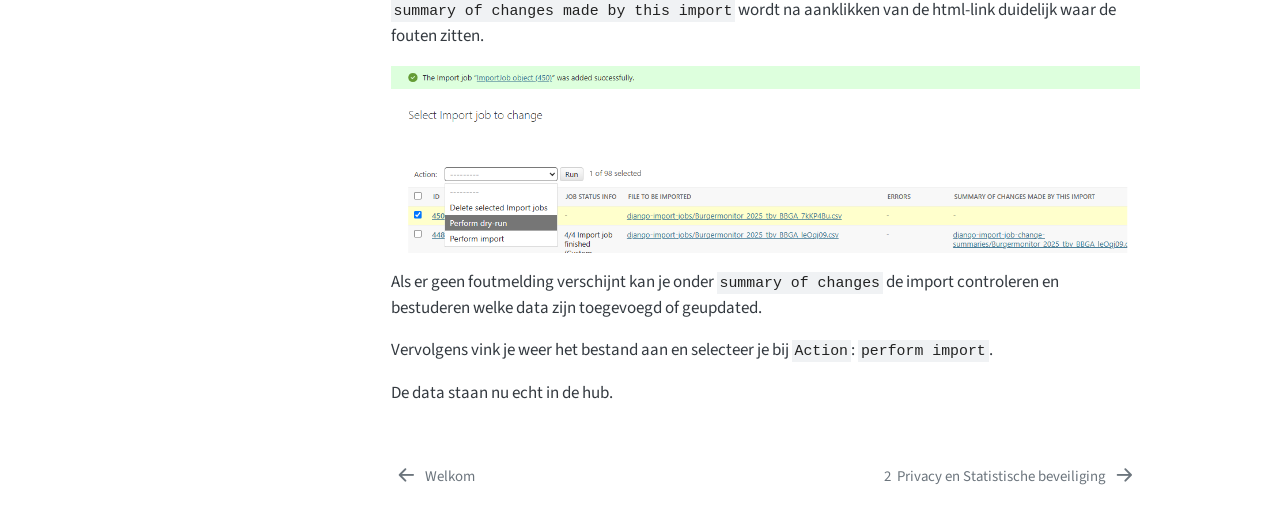
==== commit 7d0f418f: "typos" ====
--- a/_book/cijfers.html
+++ b/_book/cijfers.html
@@ -1,5 +1,5 @@
 <!DOCTYPE html>
-<html xmlns="http://www.w3.org/1999/xhtml" lang="en" xml:lang="en" xmlns:mso="urn:schemas-microsoft-com:office:office" xmlns:msdt="uuid:C2F41010-65B3-11d1-A29F-00AA00C14882"><head>
+<html xmlns="http://www.w3.org/1999/xhtml" lang="nl" xml:lang="nl"><head>
 
 <meta charset="utf-8">
 <meta name="generator" content="quarto-1.9.38">
@@ -45,7 +45,7 @@
 <link href="site_libs/quarto-html/quarto-syntax-highlighting-15634bcf2e68342d4ad2dfa704d543f6.css" rel="stylesheet" id="quarto-text-highlighting-styles">
 <script src="site_libs/bootstrap/bootstrap.min.js"></script>
 <link href="site_libs/bootstrap/bootstrap-icons.css" rel="stylesheet">
-<link href="site_libs/bootstrap/bootstrap-3ed079fa2a75e75fb7383cde5b06d328.min.css" rel="stylesheet" append-hash="true" id="quarto-bootstrap" data-mode="light">
+<link href="site_libs/bootstrap/bootstrap-80e34d1e6d31c1184f6d795251187ee6.min.css" rel="stylesheet" append-hash="true" id="quarto-bootstrap" data-mode="light">
 <script id="quarto-search-options" type="application/json">{
   "location": "navbar",
   "copy-button": false,
@@ -60,29 +60,21 @@
   ],
   "show-item-context": false,
   "language": {
-    "search-no-results-text": "No results",
-    "search-matching-documents-text": "matching documents",
-    "search-copy-link-title": "Copy link to search",
-    "search-hide-matches-text": "Hide additional matches",
-    "search-more-match-text": "more match in this document",
-    "search-more-matches-text": "more matches in this document",
-    "search-clear-button-title": "Clear",
+    "search-no-results-text": "Geen resultaten",
+    "search-matching-documents-text": "Gevonden documenten",
+    "search-copy-link-title": "Kopieer link om te zoeken",
+    "search-hide-matches-text": "Extra overeenkomsten verbergen",
+    "search-more-match-text": "meer overeenkomst in dit document",
+    "search-more-matches-text": "meer overeenkomsten in dit document",
+    "search-clear-button-title": "Wissen",
     "search-text-placeholder": "",
-    "search-detached-cancel-button-title": "Cancel",
-    "search-submit-button-title": "Submit",
-    "search-label": "Search"
+    "search-detached-cancel-button-title": "Annuleren",
+    "search-submit-button-title": "Verzenden",
+    "search-label": "Zoeken"
   }
 }</script>
 
 
-
-<!--[if gte mso 9]><xml>
-<mso:CustomDocumentProperties>
-<mso:_dlc_DocId msdt:dt="string">U2C65YR22MK2-1659662025-274569</mso:_dlc_DocId>
-<mso:_dlc_DocIdItemGuid msdt:dt="string">59054ef3-acc2-4e57-868b-e44e804273c2</mso:_dlc_DocIdItemGuid>
-<mso:_dlc_DocIdUrl msdt:dt="string">https://hoofdstad.sharepoint.com/sites/SW-DII-DATA-DAFDOES/_layouts/15/DocIdRedir.aspx?ID=U2C65YR22MK2-1659662025-274569, U2C65YR22MK2-1659662025-274569</mso:_dlc_DocIdUrl>
-</mso:CustomDocumentProperties>
-</xml><![endif]-->
 </head>
 
 <body class="nav-sidebar floating nav-fixed fullcontent quarto-light">
@@ -97,11 +89,11 @@
     </nav>
   <nav class="quarto-secondary-nav">
     <div class="container-fluid d-flex">
-      <button type="button" class="quarto-btn-toggle btn" data-bs-toggle="collapse" role="button" data-bs-target=".quarto-sidebar-collapse-item" aria-controls="quarto-sidebar" aria-expanded="false" aria-label="Toggle sidebar navigation" onclick="if (window.quartoToggleHeadroom) { window.quartoToggleHeadroom(); }">
+      <button type="button" class="quarto-btn-toggle btn" data-bs-toggle="collapse" role="button" data-bs-target=".quarto-sidebar-collapse-item" aria-controls="quarto-sidebar" aria-expanded="false" aria-label="Schakel zijbalknavigatie" onclick="if (window.quartoToggleHeadroom) { window.quartoToggleHeadroom(); }">
         <i class="bi bi-layout-text-sidebar-reverse"></i>
       </button>
         <nav class="quarto-page-breadcrumbs" aria-label="breadcrumb"><ol class="breadcrumb"><li class="breadcrumb-item"><a href="./cijfers.html"><span class="chapter-number">1</span>&nbsp; <span class="chapter-title">Cijfers toevoegen aan de statistiekhub</span></a></li></ol></nav>
-        <a class="flex-grow-1" role="navigation" data-bs-toggle="collapse" data-bs-target=".quarto-sidebar-collapse-item" aria-controls="quarto-sidebar" aria-expanded="false" aria-label="Toggle sidebar navigation" onclick="if (window.quartoToggleHeadroom) { window.quartoToggleHeadroom(); }">      
+        <a class="flex-grow-1" role="navigation" data-bs-toggle="collapse" data-bs-target=".quarto-sidebar-collapse-item" aria-controls="quarto-sidebar" aria-expanded="false" aria-label="Schakel zijbalknavigatie" onclick="if (window.quartoToggleHeadroom) { window.quartoToggleHeadroom(); }">      
         </a>
     </div>
   </nav>
@@ -172,25 +164,20 @@
 
 <section id="import-jobs" class="level2" data-number="1.1">
 <h2 data-number="1.1" class="anchored" data-anchor-id="import-jobs"><span class="header-section-number">1.1</span> Import Jobs</h2>
-<p>Nieuwe cijfers (<code>observations</code>) (voor BBGA of voor andere publicatietabellen) voegen we toe of wijzigen we via de beheerwebsite van de statistiekhub. Je kan alleen cijfers toevoegen van indicatoren die zijn toegekend zijn aan jouw <code>team</code>.</p>
-<p>Plaats het definitieve csv-bestand in de map <code>Statistiekhub\data_verwerking\04 0 data voor export</code>, zodat we alle gegevens ook centraal hebben staan. Zorg dat het bestand voldoet aan de volgende naamgeving: <code>&lt;datum&gt;_&lt;team&gt;_cijfers.csv</code>, bijvoorbeeld:</p>
+<p>Nieuwe cijfers (<code>observations</code>) voegen we toe of wijzigen we via de beheerwebsite van de statistiekhub. Je kan alleen cijfers toevoegen van indicatoren die zijn toegekend aan jouw <code>team</code>.</p>
+<p>Plaats het definitieve csv-bestand in de map <code>Statistiekhub\data_verwerking\04 0 data voor export</code>, zodat we alle gegevens ook centraal hebben opgeslagen in ADW. De databestanden in deze map kunnen ook als voorbeeld dienen voor de opbouw van je eigen bestand.</p>
+<p>Zorg dat het bestand voldoet aan heldere naamgeving zoals: <code>&lt;datum&gt;_&lt;team&gt;_cijfers.csv</code>, bijvoorbeeld:</p>
 <p><code>20230208_veiligheid_cijfers.csv</code></p>
 <p>Ga vervolgens naar de beheerwebsite voor het toevoegen of wijzigen van nieuwe cijfers<br>
 <code>http://statistiekhub.amsterdam.nl/import_export_job/importjob/</code></p>
 <p>Nadat je bent ingelogd op de beheerwebsite, kan je via de knop <code>add import job</code> het csv-bestand importeren. Je komt op onderstaande pagina terecht.</p>
-<div class="quarto-figure quarto-figure-center">
-<figure class="figure">
-<p><img src="images/hub_import.png" class="img-fluid figure-img"></p>
-<figcaption>Afbeelding website add import jobs</figcaption>
-</figure>
-</div>
+<p><img src="images/hub_import.png" class="img-fluid"></p>
 <ul>
-<li>Bij <code>format</code> kan je kiezen tussen <code>csv</code> of <code>semicolon csv</code>.<br>
-</li>
+<li>Bij <code>format</code> kies je voor <code>csv</code> of <code>semicolon csv</code>, waarbij semicolon de voorkeur geniet.</li>
 <li>Bij <code>Name of model to import</code> geef je <code>observation</code> aan.</li>
 </ul>
-<p>Voordat de cijfers gepubliceerd worden, moeten alle metadata van de indicatoren met de juiste <code>temporal_type</code>, de juiste ruimtelijke indelingen en juiste <code>units</code> (aantal, percentage, km2 etc.) in de Statistiekhub aanwezig zijn. Hierop wordt gecontroleerd bij de import. In de metadata is aangeven of de data over een <code>periode</code> gaat dan wel <code>peildatum</code> betreft. Hier wordt ook op gecontroleerd bij het invoeren van de cijfers.</p>
-<p>De geleverde cijfers moeten de volgende zeven kolommen bevatten en is opgebouwd volgens het principe van een <code>long format</code>: d.w.z dat de dataset slechts één kolom met numerieke waardes bevat.</p>
+<p>Voordat de cijfers gepubliceerd worden, moeten alle metadata van de indicatoren met de juiste <code>temporal_type</code>, de juiste ruimtelijke indelingen in de Statistiekhub aanwezig zijn. Hierop wordt gecontroleerd bij de import (zie <a href="#sec-dryrun" class="quarto-xref"><span>Paragraaf 1.4</span></a>). Als je cijfers toevoegt van nieuwe indicatoren die nog niet in de hub staan moet je deze met de bijbehorende metadata eerst zelf toevoegen (zie <a href="indicatoren.html" class="quarto-xref"><span>Hoofdstuk 3</span></a>).</p>
+<p>De geleverde cijfers bevatten de volgende kolommen en zijn opgebouwd volgens het principe van een <code>long format</code>: d.w.z dat de dataset slechts één kolom met numerieke waardes bevat.</p>
 <div style="font-size: 0.8em;">
 <table class="caption-top table">
 <caption>Tabel 1 Opbouw databestand voor de Statistiekhub</caption>
@@ -240,7 +227,7 @@
 <tr class="odd">
 <td>value</td>
 <td>(niet afgeronde) waarde van de indicator</td>
-<td>3.754297</td>
+<td>2,71828</td>
 </tr>
 </tbody>
 </table>
@@ -248,7 +235,7 @@
 </section>
 <section id="ruimtelijke-dimensie" class="level2" data-number="1.2">
 <h2 data-number="1.2" class="anchored" data-anchor-id="ruimtelijke-dimensie"><span class="header-section-number">1.2</span> ruimtelijke dimensie</h2>
-<p>Op basis van de items <code>spatial_code</code>, <code>spatial_type</code> en <code>spatial_date</code> is het mogelijk om een unieke ruimtelijke dimensie te realiseren. Spatial_date (de datum van de gebiedsindeling) is hierbij nodig omdat er soms (grens)wijzigingen en ruimtelijke herindelingen plaatsvinden. De laatste belangrijke gebiedswijziging voor Amsterdam vond plaats op 24 maart 2022, toen Weesp en Amsterdam werden samengevoegd tot een gemeente. De kans is groot dat je de gebiedsindeling gebruikt op basis van deze laatste wijziging. De spatial_date is in dit geval <code>20220324</code>. ALs je opnieuw historische data aanlevert zal dat in het algemeen ook via de nieuwe gebiedsindeling zijn.</p>
+<p>Op basis van de items <code>spatial_code</code>, <code>spatial_type</code> en <code>spatial_date</code> is het mogelijk om een unieke ruimtelijke dimensie te realiseren. Spatial_date (de datum van de gebiedsindeling) is hierbij nodig omdat er soms (grens)wijzigingen en ruimtelijke herindelingen plaatsvinden. De laatste belangrijke gebiedswijziging voor Amsterdam vond plaats op 24 maart 2022, toen Weesp en Amsterdam zijn samengevoegd tot één gemeente. De kans is groot dat je de gebiedsindeling gebruikt op basis van deze laatste wijziging. De spatial_date is in dit geval <code>20220324</code>. Als je opnieuw historische data aanlevert zal dat in het algemeen ook via de nieuwe gebiedsindeling zijn.</p>
 <p><code>Spatial_type</code> heeft betrekking op het type gebied. De meest gangbare indeling waar onderzoekers statistieken op berekenen zijn:</p>
 <ul>
 <li>Bedrijventerrein<br>
@@ -279,25 +266,15 @@
 </section>
 <section id="temporele-dimensie" class="level2" data-number="1.3">
 <h2 data-number="1.3" class="anchored" data-anchor-id="temporele-dimensie"><span class="header-section-number">1.3</span> temporele dimensie</h2>
-<p>Op basis van de <code>temporal_date</code> en <code>temporal_type</code> is het mogelijk een unieke tijdseenheid te realiseren. Als de indicator een waarde op een bepaald moment laat zien, gebruik dan als temporal_type ‘peildatum’.</p>
-<p>Indien de gegevens over een periode gaan vul dan de betreffende periode in. Voorbeelden van gegevens over een periode zijn bijvoorbeeld het aantal werklozen, geboortes, misdrijven en startende ondernemingen in een jaar, kwartaal of maand. Een statistiek met als <code>temporal_date</code> <code>20210101</code> en <code>temporal_type</code> <code>jaar</code> betreft dus een statistiek over het jaar 2021 (van 1 januari 2021 tot 1 januari 2022). Je vult dus de startdatum in van de periode waar je data over gaat. Zoals eerder aangegeven geef je in de metadata ook aan of de data een <code>periode</code> of <code>peildatum</code> betreft. Ook hier geldt dat wanneer de data op een andere manier wordt aangeboden dan aangegeven in de metadata dat je dan een foutmelding krijgt.</p>
+<p>Op basis van de <code>temporal_date</code> en <code>temporal_type</code> is het mogelijk een unieke tijdseenheid te realiseren. Als de indicator een waarde op een bepaald moment laat zien, gebruik dan als temporal_type <code>peildatum</code>. De meeste data zullen als temporal_type peildatum hebben. Dit geldt ook voor enquetedata.</p>
+<p>Indien de gegevens over een periode gaan vul dan de betreffende periode in. Voorbeelden van gegevens over een periode zijn bijvoorbeeld het aantal werklozen, geboortes, misdrijven en startende ondernemingen in een jaar, kwartaal of maand. Een statistiek met als <code>temporal_date</code> <code>20210101</code> en <code>temporal_type</code> <code>jaar</code> betreft dus een statistiek over het jaar 2021 (van 1 januari 2021 tot 1 januari 2022). Je vult dus de startdatum in van de periode waar je data over gaan. Zoals eerder aangegeven geef je in de metadata ook aan of de data <code>periode</code> of <code>peildatum</code> betreffen. Ook hier geldt dat je een foutmelding krijgt wanneer de data op een andere manier worden aangeboden dan aangegeven in de metadata.</p>
 </section>
-<section id="dry-run-en-import" class="level2" data-number="1.4">
-<h2 data-number="1.4" class="anchored" data-anchor-id="dry-run-en-import"><span class="header-section-number">1.4</span> dry run en import</h2>
-<p>Druk vervolgens onderaan op <code>save</code>. Daarna kom je terug in scherm ‘import jobs’ waar het geuploade bestand verschijnt.</p>
-<div class="quarto-figure quarto-figure-center">
-<figure class="figure">
-<p><img src="images/hub_import2.png" class="img-fluid figure-img"></p>
-<figcaption>Afbeelding website add import jobs</figcaption>
-</figure>
-</div>
-<p>Vink vervolgens dit bestand aan en selecteer bij <code>Action</code>: <code>perform dry-run</code>. Met een dry-run wordt getest of de aangeleverde data voldoen aan de voorwaarden. Er verschijnt een foutmelding als dit niet geval is. Bij <code>summary of changes made by this import</code> wordt duidelijk waar de fouten zitten.</p>
-<div class="quarto-figure quarto-figure-center">
-<figure class="figure">
-<p><img src="images/hub_import1.png" class="img-fluid figure-img"></p>
-<figcaption>Afbeelding website add import jobs</figcaption>
-</figure>
-</div>
+<section id="sec-dryrun" class="level2" data-number="1.4">
+<h2 data-number="1.4" class="anchored" data-anchor-id="sec-dryrun"><span class="header-section-number">1.4</span> dry run en import</h2>
+<p>Druk vervolgens onderaan op <code>save</code>. Daarna kom je terug in het scherm ‘import jobs’ waar het geuploade bestand verschijnt.</p>
+<p><img src="images/hub_import2.png" class="img-fluid"></p>
+<p>Vink vervolgens dit bestand aan en selecteer bij <code>Action</code>: <code>perform dry-run</code>. Met een dry-run wordt getest of de aangeleverde data voldoen aan de voorwaarden. Er verschijnt een foutmelding als dit niet geval is. Bij <code>summary of changes made by this import</code> wordt na aanklikken van de html-link duidelijk waar de fouten zitten.</p>
+<p><img src="images/hub_import1.png" class="img-fluid"></p>
 <p>Als er geen foutmelding verschijnt kan je onder <code>summary of changes</code> de import controleren en bestuderen welke data zijn toegevoegd of geupdated.</p>
 <p>Vervolgens vink je weer het bestand aan en selecteer je bij <code>Action</code>: <code>perform import</code>.</p>
 <p>De data staan nu echt in de hub.</p>
@@ -331,12 +308,12 @@
       // flash "checked"
       button.classList.add('code-copy-button-checked');
       var currentTitle = button.getAttribute("title");
-      button.setAttribute("title", "Copied!");
+      button.setAttribute("title", "Gekopieerd!");
       let tooltip;
       if (window.bootstrap) {
         button.setAttribute("data-bs-toggle", "tooltip");
         button.setAttribute("data-bs-placement", "left");
-        button.setAttribute("data-bs-title", "Copied!");
+        button.setAttribute("data-bs-title", "Gekopieerd!");
         tooltip = new bootstrap.Tooltip(button, 
           { trigger: "manual", 
             customClass: "code-copy-button-tooltip",
